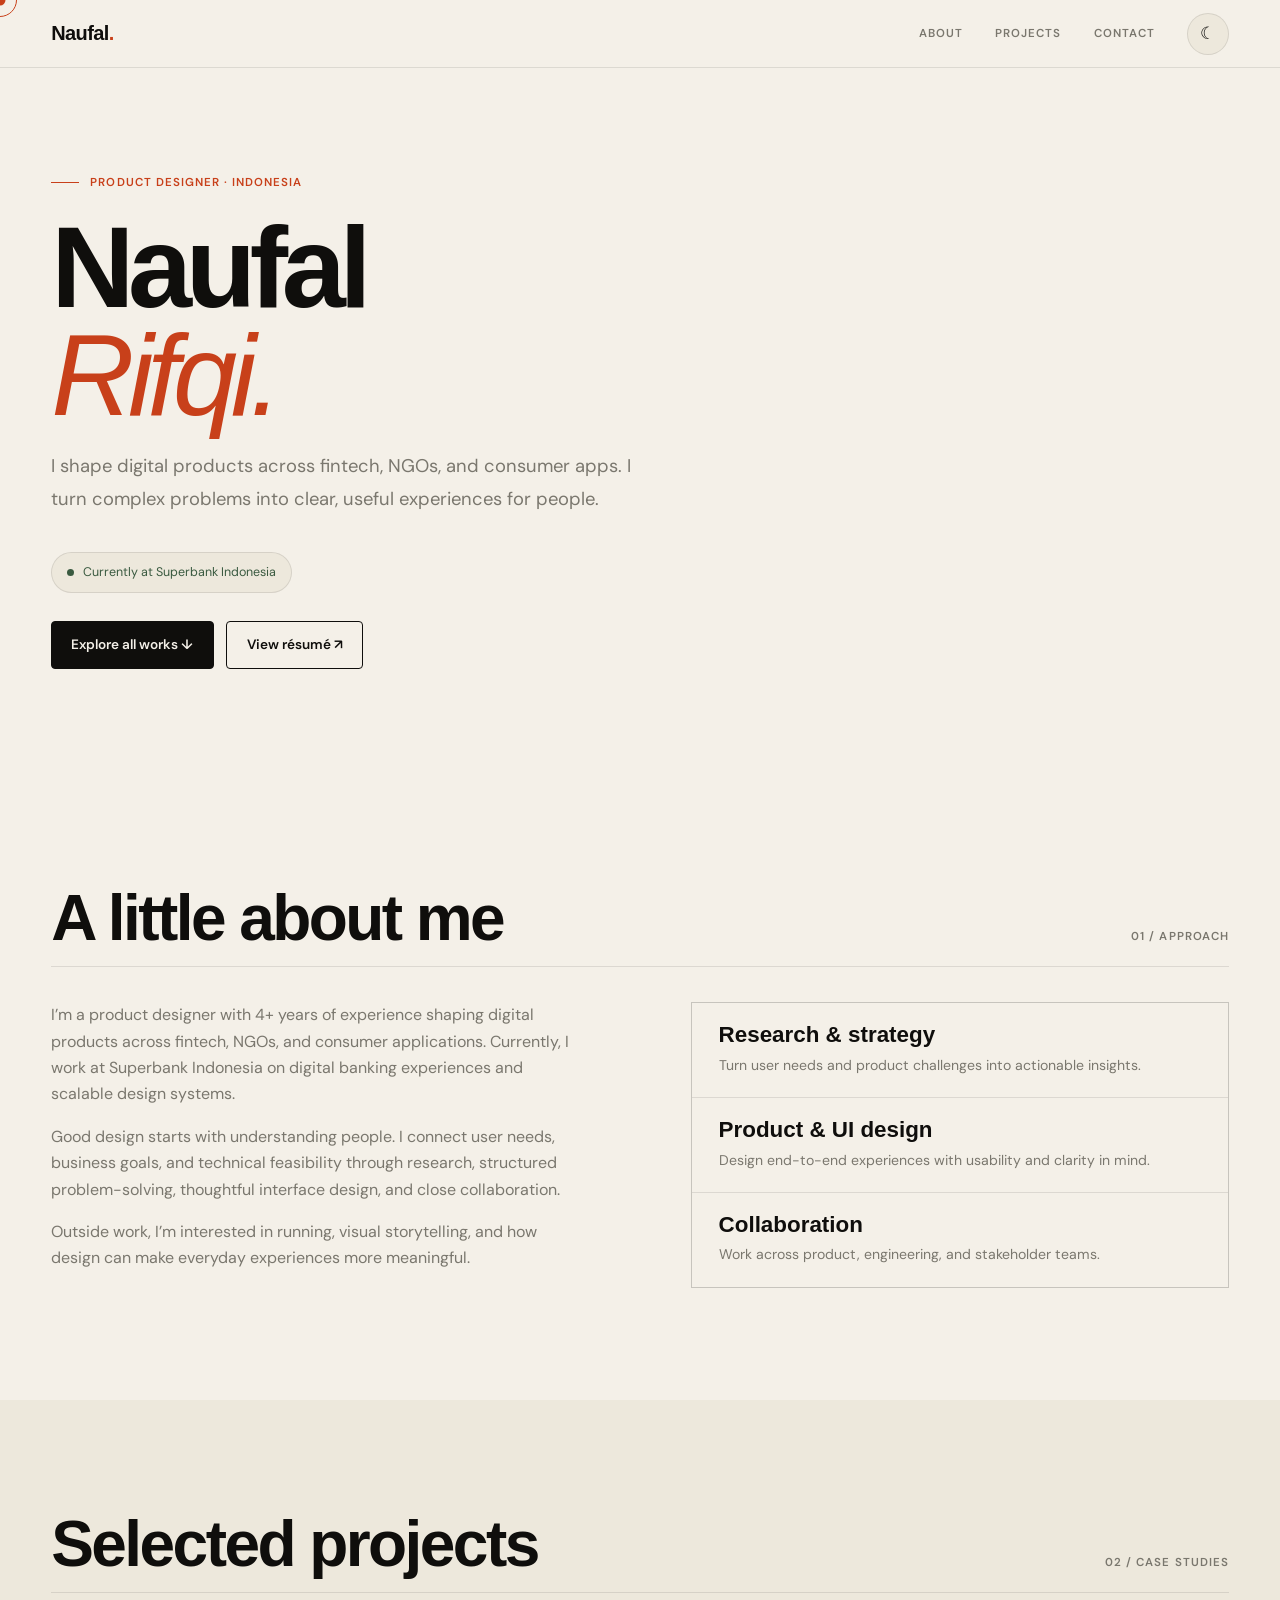
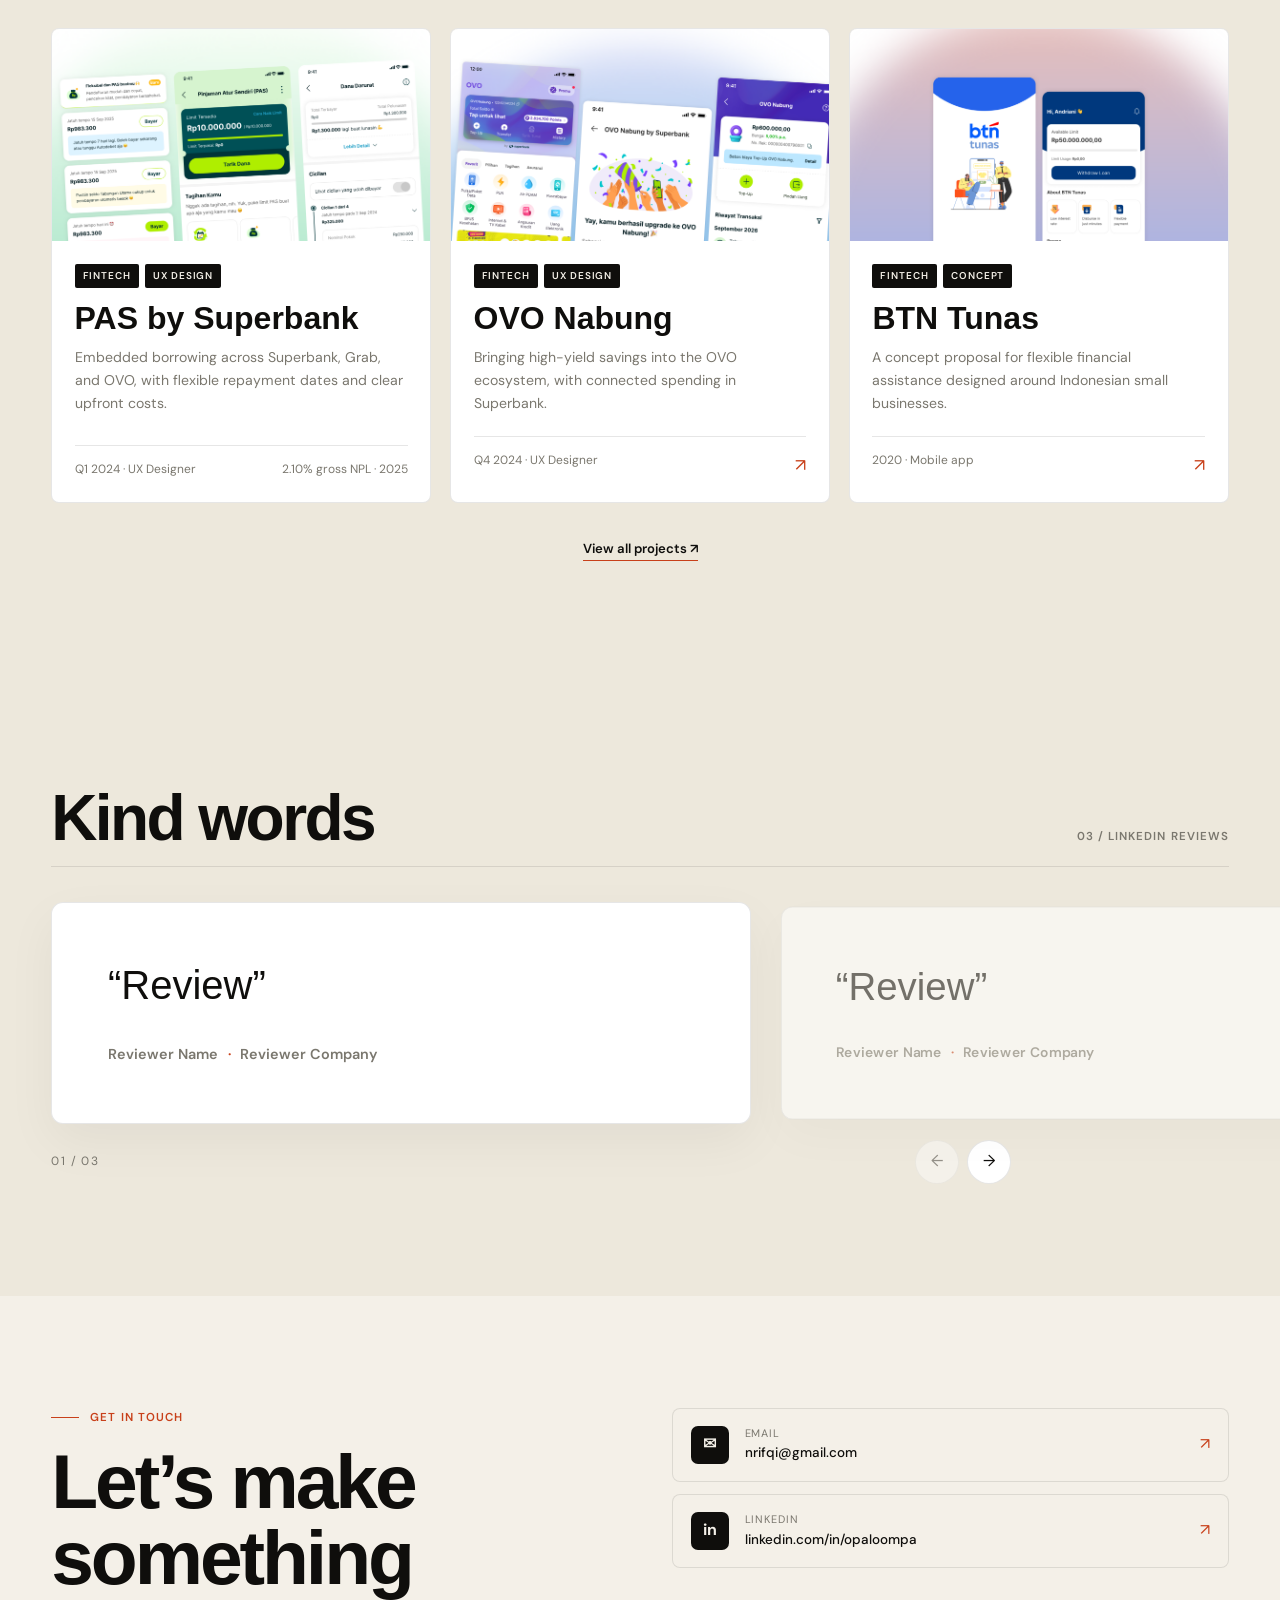
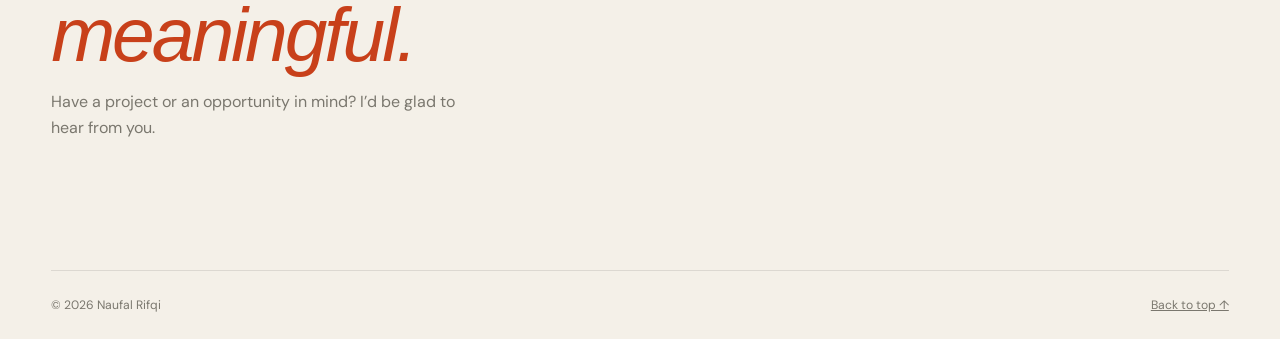
==== index.html @ 4ed3da8c "version 1 New version of personal portfolio web" ====
<!doctype html>
<html lang="en" data-theme="light">
<head>
  <meta charset="utf-8">
  <meta name="viewport" content="width=device-width, initial-scale=1">
  <meta name="description" content="Naufal Rifqi is a product designer in Indonesia shaping digital products across fintech, NGOs, and consumer apps.">
  <title>Naufal Rifqi — Product Designer</title>
  <link rel="preconnect" href="https://fonts.googleapis.com">
  <link rel="preconnect" href="https://fonts.gstatic.com" crossorigin>
  <link href="https://fonts.googleapis.com/css2?family=Open+Sans:ital,wght@0,300..800;1,300..800&family=DM+Sans:opsz,wght@9..40,300;9..40,400;9..40,500&display=swap" rel="stylesheet">
  <link rel="stylesheet" href="portfolio.css">
</head>
<body>
  <header class="topbar">
    <nav class="nav wrap" aria-label="Main navigation">
      <a class="logo" href="#home" aria-label="Naufal Rifqi home">Naufal<b>.</b></a>
      <div class="navlinks">
        <a href="#framework">About</a>
        <a href="#works">Projects</a>
        <a href="#contact">Contact</a>
        <button class="theme" id="themeToggle" type="button" aria-label="Switch to dark theme">☾</button>
        <button class="hamburger" id="hamburger" type="button" aria-label="Open menu" aria-expanded="false" aria-controls="mobileMenu"><span></span><span></span><span></span></button>
      </div>
    </nav>
  </header>

  <div class="mobile-menu" id="mobileMenu" aria-label="Mobile navigation">
    <a href="#framework">About</a>
    <a href="#works">Projects</a>
    <a href="#contact">Contact</a>
  </div>

  <main id="home">
    <section class="hero wrap">
      <div>
        <div class="eyebrow">Product designer · Indonesia</div>
        <h1>Naufal<br><em>Rifqi.</em></h1>
        <p class="lead">I shape digital products across fintech, NGOs, and consumer apps. I turn complex problems into clear, useful experiences for people.</p>
        <div class="availability"><i aria-hidden="true"></i>Currently at Superbank Indonesia</div>
        <div class="actions">
          <a class="button" href="#works">Explore all works ↓</a>
          <a class="button alt" href="https://drive.google.com/file/d/1dwVSzPaGD3O8yzA_kdMtYCm-_9rvapue/view?usp=drive_link" target="_blank" rel="noopener noreferrer">View résumé ↗</a>
        </div>
      </div>
    </section>

    <section class="section" id="framework">
      <div class="wrap">
        <div class="section-head">
          <h2>A little about me</h2>
          <span class="section-index">01 / Approach</span>
        </div>
        <div class="about-grid">
          <div class="about-copy reveal">
            <p>I’m a product designer with 4+ years of experience shaping digital products across fintech, NGOs, and consumer applications. Currently, I work at Superbank Indonesia on digital banking experiences and scalable design systems.</p>
            <p>Good design starts with understanding people. I connect user needs, business goals, and technical feasibility through research, structured problem-solving, thoughtful interface design, and close collaboration.</p>
            <p>Outside work, I’m interested in running, visual storytelling, and how design can make everyday experiences more meaningful.</p>
          </div>
          <div class="framework-list reveal" aria-label="My design framework">
            <article class="framework-item"><h3>Research &amp; strategy</h3><p>Turn user needs and product challenges into actionable insights.</p></article>
            <article class="framework-item"><h3>Product &amp; UI design</h3><p>Design end-to-end experiences with usability and clarity in mind.</p></article>
            <article class="framework-item"><h3>Collaboration</h3><p>Work across product, engineering, and stakeholder teams.</p></article>
          </div>
        </div>
      </div>
    </section>

    <section class="section alt-bg" id="works">
      <div class="wrap">
        <div class="section-head">
          <h2>Selected projects</h2>
          <span class="section-index">02 / Case studies</span>
        </div>
        <div class="projects">
          <a class="project reveal" href="PAS Cash by Superbank.html">
            <div class="project-art" aria-hidden="true"><img src="assets/Thumbnail_PAS-by-superbank.png" alt="" loading="lazy"></div>
            <div class="project-body"><div class="tags"><span class="tag">Fintech</span><span class="tag">UX design</span></div><h3>PAS by Superbank</h3><p>Embedded borrowing across Superbank, Grab, and OVO, with flexible repayment dates and clear upfront costs.</p><div class="project-foot"><span>Q1 2024 · UX Designer</span><span>2.10% gross NPL · 2025</span></div></div>
          </a>
          <a class="project reveal" href="OVO Nabung by Superbank.html">
            <div class="project-art" aria-hidden="true"><img src="assets/Thumbnail_OVO-Nabung.png" alt="" loading="lazy"></div>
            <div class="project-body"><div class="tags"><span class="tag">Fintech</span><span class="tag">UX design</span></div><h3>OVO Nabung</h3><p>Bringing high-yield savings into the OVO ecosystem, with connected spending in Superbank.</p><div class="project-foot"><span>Q4 2024 · UX Designer</span><span class="arrow">↗</span></div></div>
          </a>
          <a class="project reveal" href="BTN Tunas.html">
            <div class="project-art" aria-hidden="true"><img src="assets/Thumbnail_BTN-Tunas.png" alt="" loading="lazy"></div>
            <div class="project-body"><div class="tags"><span class="tag">Fintech</span><span class="tag">Concept</span></div><h3>BTN Tunas</h3><p>A concept proposal for flexible financial assistance designed around Indonesian small businesses.</p><div class="project-foot"><span>2020 · Mobile app</span><span class="arrow">↗</span></div></div>
          </a>
        </div>
        <p class="all-works"><a href="Works.html">View all projects ↗</a></p>
      </div>
    </section>

    <section class="section reviews-section" id="reviews" aria-label="LinkedIn reviews">
      <div class="wrap">
        <div class="section-head">
          <h2>Kind words</h2>
          <span class="section-index">03 / LinkedIn reviews</span>
        </div>
        <div class="review-slider" aria-roledescription="carousel">
          <div class="review-viewport" id="reviewViewport" aria-live="off">
            <div class="review-track" id="reviewTrack">
              <article class="review-card"><p>“Review”</p><div class="review-byline">Reviewer Name <span>·</span> Reviewer Company</div></article>
              <article class="review-card"><p>“Review”</p><div class="review-byline">Reviewer Name <span>·</span> Reviewer Company</div></article>
              <article class="review-card"><p>“Review”</p><div class="review-byline">Reviewer Name <span>·</span> Reviewer Company</div></article>
            </div>
          </div>
          <div class="review-controls">
            <span class="review-count" id="reviewCount">01 / 03</span>
            <div><button type="button" id="reviewPrev" aria-label="Previous review">←</button><button type="button" id="reviewNext" aria-label="Next review">→</button></div>
          </div>
        </div>
      </div>
    </section>

    <section class="section" id="contact">
      <div class="wrap contact-layout">
        <div class="contact-copy reveal">
          <div class="eyebrow">Get in touch</div>
          <h2>Let’s make something <em>meaningful.</em></h2>
          <p>Have a project or an opportunity in mind? I’d be glad to hear from you.</p>
        </div>
        <div class="social-links reveal">
          <a class="social-link" href="mailto:nrifqi@gmail.com"><span class="social-icon" aria-hidden="true">✉</span><span><small>Email</small><strong>nrifqi@gmail.com</strong></span><span class="social-arrow">↗</span></a>
          <a class="social-link" href="https://www.linkedin.com/in/opaloompa/" target="_blank" rel="noopener noreferrer"><span class="social-icon" aria-hidden="true">in</span><span><small>LinkedIn</small><strong>linkedin.com/in/opaloompa</strong></span><span class="social-arrow">↗</span></a>
        </div>
      </div>
    </section>
  </main>

  <div class="wrap"><footer class="footer"><span>© <span id="year"></span> Naufal Rifqi</span><a href="#home">Back to top ↑</a></footer></div>

  <script>
    const root = document.documentElement;
    const themeToggle = document.getElementById('themeToggle');
    const savedTheme = localStorage.getItem('portfolio-theme');
    if (savedTheme === 'dark' || savedTheme === 'light') root.dataset.theme = savedTheme;
    function syncThemeButton() {
      const dark = root.dataset.theme === 'dark';
      themeToggle.textContent = dark ? '☀' : '☾';
      themeToggle.setAttribute('aria-label', dark ? 'Switch to light theme' : 'Switch to dark theme');
    }
    syncThemeButton();
    themeToggle.addEventListener('click', () => {
      root.dataset.theme = root.dataset.theme === 'dark' ? 'light' : 'dark';
      localStorage.setItem('portfolio-theme', root.dataset.theme);
      syncThemeButton();
      themeToggle.classList.remove('is-switching');
      void themeToggle.offsetWidth;
      themeToggle.classList.add('is-switching');
      window.setTimeout(() => themeToggle.classList.remove('is-switching'), 600);
    });

    const menu = document.getElementById('mobileMenu');
    const hamburger = document.getElementById('hamburger');
    function closeMenu() {
      menu.classList.remove('open');
      hamburger.classList.remove('open');
      hamburger.setAttribute('aria-expanded', 'false');
      hamburger.setAttribute('aria-label', 'Open menu');
    }
    hamburger.addEventListener('click', () => {
      const open = !menu.classList.contains('open');
      menu.classList.toggle('open', open);
      hamburger.classList.toggle('open', open);
      hamburger.setAttribute('aria-expanded', String(open));
      hamburger.setAttribute('aria-label', open ? 'Close menu' : 'Open menu');
    });
    menu.querySelectorAll('a').forEach(link => link.addEventListener('click', closeMenu));
    document.addEventListener('keydown', event => { if (event.key === 'Escape') closeMenu(); });

    const revealObserver = new IntersectionObserver(entries => entries.forEach(entry => {
      if (entry.isIntersecting) {
        entry.target.classList.add('visible');
        revealObserver.unobserve(entry.target);
      }
    }), { threshold: .12 });
    document.querySelectorAll('.reveal').forEach(element => revealObserver.observe(element));
    document.getElementById('year').textContent = new Date().getFullYear();

    const reviewTrack = document.getElementById('reviewTrack');
    const reviewViewport = document.getElementById('reviewViewport');
    const reviewCards = [...reviewTrack.querySelectorAll('.review-card')];
    const reviewPrev = document.getElementById('reviewPrev');
    const reviewNext = document.getElementById('reviewNext');
    const reviewCount = document.getElementById('reviewCount');
    let activeReview = 0;

    function positionReviewTrack(animate = true) {
      const card = reviewCards[activeReview];
      if (!card) return;
      reviewTrack.classList.toggle('is-instant', !animate);
      reviewTrack.style.transform = 'translateX(' + (-card.offsetLeft) + 'px)';
      if (!animate) {
        void reviewTrack.offsetWidth;
        reviewTrack.classList.remove('is-instant');
      }
    }

    function updateReviewState() {
      reviewCards.forEach((card, index) => card.setAttribute('aria-hidden', String(index !== activeReview)));
      reviewCount.textContent = String(activeReview + 1).padStart(2, '0') + ' / ' + String(reviewCards.length).padStart(2, '0');
      reviewPrev.disabled = activeReview === 0;
      reviewNext.disabled = activeReview >= reviewCards.length - 1;
    }

    function moveReview(direction) {
      const nextIndex = activeReview + direction;
      if (nextIndex < 0 || nextIndex >= reviewCards.length) return false;
      activeReview = nextIndex;
      updateReviewState();
      positionReviewTrack();
      return true;
    }

    if (!reviewCards.length) {
      document.querySelector('.review-slider').hidden = true;
    } else {
      updateReviewState();
      positionReviewTrack(false);
    }

    let reviewTimer = null;
    function restartReviewTimer() {
      window.clearInterval(reviewTimer);
      reviewTimer = reviewCards.length > 1 && activeReview < reviewCards.length - 1
        ? window.setInterval(() => {
            if (moveReview(1) && activeReview === reviewCards.length - 1) {
              window.clearInterval(reviewTimer);
              reviewTimer = null;
            }
          }, 8000)
        : null;
    }

    reviewPrev.addEventListener('click', () => {
      if (moveReview(-1)) restartReviewTimer();
    });
    reviewNext.addEventListener('click', () => {
      if (moveReview(1)) restartReviewTimer();
    });

    let pointerStartX = null;
    let dragStartTranslate = 0;
    let dragDelta = 0;
    reviewViewport.addEventListener('pointerdown', event => {
      if (reviewCards.length < 2 || event.button !== 0 || event.target.closest('button')) return;
      pointerStartX = event.clientX;
      dragDelta = 0;
      dragStartTranslate = -reviewCards[activeReview].offsetLeft;
      reviewTrack.classList.add('is-dragging');
      reviewViewport.classList.add('is-dragging');
      window.clearInterval(reviewTimer);
      reviewViewport.setPointerCapture(event.pointerId);
    });
    reviewViewport.addEventListener('pointermove', event => {
      if (pointerStartX === null) return;
      dragDelta = event.clientX - pointerStartX;
      if (Math.abs(dragDelta) > 8) event.preventDefault();
      reviewTrack.style.transform = 'translateX(' + (dragStartTranslate + dragDelta) + 'px)';
    });
    function finishReviewDrag() {
      if (pointerStartX === null) return;
      reviewTrack.classList.remove('is-dragging');
      reviewViewport.classList.remove('is-dragging');
      const direction = Math.abs(dragDelta) > 55 ? (dragDelta < 0 ? 1 : -1) : 0;
      pointerStartX = null;
      if (!direction || !moveReview(direction)) positionReviewTrack();
      restartReviewTimer();
    }
    reviewViewport.addEventListener('pointerup', finishReviewDrag);
    reviewViewport.addEventListener('pointercancel', finishReviewDrag);

    let wheelIdleTimer = null;
    let wheelLocked = false;
    reviewViewport.addEventListener('wheel', event => {
      const direction = event.deltaX > 0 ? 1 : -1;
      if (Math.abs(event.deltaX) <= Math.abs(event.deltaY) || Math.abs(event.deltaX) < 30) return;
      if ((direction < 0 && activeReview === 0) || (direction > 0 && activeReview === reviewCards.length - 1)) return;
      event.preventDefault();
      window.clearTimeout(wheelIdleTimer);
      wheelIdleTimer = window.setTimeout(() => { wheelLocked = false; }, 600);
      if (wheelLocked) return;
      wheelLocked = true;
      if (moveReview(direction)) restartReviewTimer();
    }, { passive: false });

    window.addEventListener('resize', () => positionReviewTrack(false));
    restartReviewTimer();

    const cursor = document.createElement('div');
    const cursorRing = document.createElement('div');
    cursor.id = 'cursor';
    cursorRing.id = 'cursor-ring';
    document.body.append(cursor, cursorRing);
    let mouseX = 0, mouseY = 0, ringX = 0, ringY = 0;
    document.addEventListener('mousemove', event => {
      mouseX = event.clientX; mouseY = event.clientY;
      cursor.style.left = `${mouseX}px`; cursor.style.top = `${mouseY}px`;
    });
    function followCursor() {
      ringX += (mouseX - ringX) * .12; ringY += (mouseY - ringY) * .12;
      cursorRing.style.left = `${ringX}px`; cursorRing.style.top = `${ringY}px`;
      requestAnimationFrame(followCursor);
    }
    followCursor();
    document.querySelectorAll('a,button').forEach(element => {
      element.addEventListener('mouseenter', () => document.body.classList.add('cursor-hover'));
      element.addEventListener('mouseleave', () => document.body.classList.remove('cursor-hover'));
    });
  </script>
</body>
</html>
---- portfolio.css ----
:root {
  --ink: #0f0e0c;
  --paper: #f4f0e8;
  --cream: #ede8dc;
  --accent: #c8401a;
  --forest: #3a5a40;
  --muted: #7a776e;
  --card: #fff;
  --border: rgba(15, 14, 12, .1);
  --serif: 'Google Sans', -apple-system, BlinkMacSystemFont, 'Segoe UI', Roboto, sans-serif;
  --sans: 'DM Sans', sans-serif;
  --primary-font: var(--serif);
  --secondary-font: var(--sans);
  --nav-h: 68px;
  color-scheme: light;
}

[data-theme=dark] {
  --ink: #f0ede6;
  --paper: #141210;
  --cream: #1e1c19;
  --muted: #9a9690;
  --card: #1e1c19;
  --border: rgba(240, 237, 230, .1);
  color-scheme: dark;
}

* {
  box-sizing: border-box;
}

html {
  scroll-behavior: smooth;
  scroll-padding-top: calc(var(--nav-h) + 20px);
}

body {
  margin: 0;
  padding-top: var(--nav-h);
  background: var(--paper);
  color: var(--ink);
  font-family: var(--sans);
  font-weight: 400;
  line-height: 1.65;
  transition: background .25s, color .25s;
  animation: pageEnter .35s ease both;
}

@keyframes pageEnter {
  from { opacity: 0; }
  to { opacity: 1; }
}

a {
  color: inherit;
}

button {
  font: inherit;
  color: inherit;
}

button:focus-visible, a:focus-visible {
  outline: 3px solid var(--accent);
  outline-offset: 4px;
}

.wrap {
  width: min(1200px, 92vw);
  margin: auto;
}

/* Header & Topbar Navigation */
.topbar {
  height: var(--nav-h);
  position: fixed;
  inset: 0 0 auto;
  z-index: 1100;
  background: color-mix(in srgb, var(--paper) 92%, transparent);
  backdrop-filter: blur(14px);
  border-bottom: 1px solid var(--border);
}

.nav {
  height: 100%;
  display: flex;
  justify-content: space-between;
  align-items: center;
}

.logo {
  font: 700 1.25rem var(--serif);
  text-decoration: none;
  letter-spacing: -.03em;
}

.logo b {
  color: var(--accent);
  font-weight: 700;
}

.navlinks {
  display: flex;
  gap: 2rem;
  align-items: center;
}

.navlinks a, .eyebrow, .meta-label, .section-index, .tag {
  font-size: .72rem;
  font-weight: 600;
  letter-spacing: .09em;
  text-transform: uppercase;
}

.navlinks a {
  text-decoration: none;
  color: var(--muted);
  transition: color .2s;
}

.navlinks a:hover {
  color: var(--accent);
}

.theme {
  width: 42px;
  height: 42px;
  border: 1px solid var(--border);
  background: var(--cream);
  border-radius: 50%;
  cursor: pointer;
  font-size: 1.05rem;
  transition: transform .3s ease, background-color .3s ease, color .3s ease, border-color .3s ease;
}
.theme:hover { transform: rotate(14deg) scale(1.06); }
.theme:active { transform: rotate(-12deg) scale(.92); }
.theme.is-switching { animation: theme-switch .55s cubic-bezier(.2,.75,.25,1); }
@keyframes theme-switch {
  0% { transform: rotate(0) scale(1); }
  45% { transform: rotate(190deg) scale(1.16); }
  100% { transform: rotate(360deg) scale(1); }
}

.mobile-menu {
  display: none;
  position: fixed;
  z-index: 1050;
  top: var(--nav-h);
  inset-inline: 0;
  bottom: 0;
  background: var(--paper);
  flex-direction: column;
  justify-content: center;
  align-items: center;
  gap: 2rem;
}

.mobile-menu a {
  font: 700 2.2rem var(--serif);
  text-decoration: none;
}

.mobile-menu.open {
  display: flex;
  animation: appear .25s ease;
}

.hamburger {
  display: none;
  background: none;
  border: 0;
  padding: .5rem;
  cursor: pointer;
}

.hamburger span {
  display: block;
  width: 22px;
  height: 2px;
  margin: 4px 0;
  background: var(--ink);
  transition: .25s;
}

.hamburger.open span:first-child {
  transform: translateY(6px) rotate(45deg);
}

.hamburger.open span:nth-child(2) {
  opacity: 0;
}

.hamburger.open span:last-child {
  transform: translateY(-6px) rotate(-45deg);
}

/* Hero Section */
.hero {
  min-height: calc(86vh - var(--nav-h));
  display: grid;
  grid-template-columns: 1fr;
  align-items: center;
  padding: 5.5rem 0;
}

.hero > div:first-child {
  max-width: 800px;
}

.eyebrow {
  color: var(--accent);
  display: flex;
  gap: .7rem;
  align-items: center;
}

.eyebrow:before {
  content: '';
  height: 1px;
  width: 28px;
  background: currentColor;
}

.hero h1 {
  font: 700 clamp(4rem, 9vw, 8.4rem)/.94 var(--serif);
  letter-spacing: -.055em;
  margin: 1.3rem 0;
}

.hero h1 em {
  color: var(--accent);
  font-style: italic;
  font-weight: 400;
}

.lead {
  max-width: 580px;
  font-size: clamp(1rem, 1.5vw, 1.15rem);
  line-height: 1.8;
  color: var(--muted);
}

.availability {
  display: inline-flex;
  align-items: center;
  gap: .6rem;
  border: 1px solid var(--border);
  background: var(--cream);
  border-radius: 99px;
  padding: .55rem .9rem;
  font-size: .78rem;
  color: var(--forest);
  margin: 1.1rem 0 1.8rem;
}

.availability i {
  width: 7px;
  height: 7px;
  border-radius: 50%;
  background: var(--forest);
  box-shadow: 0 0 0 0 rgba(58, 90, 64, .38);
  animation: availability-pulse 1.8s ease-out infinite;
}

@keyframes availability-pulse {
  0% { box-shadow: 0 0 0 0 rgba(58, 90, 64, .38); opacity: 1; }
  70% { box-shadow: 0 0 0 7px rgba(58, 90, 64, 0); opacity: .88; }
  100% { box-shadow: 0 0 0 0 rgba(58, 90, 64, 0); opacity: 1; }
}

.actions {
  display: flex;
  gap: .8rem;
  flex-wrap: wrap;
}

.button {
  display: inline-flex;
  align-items: center;
  justify-content: center;
  min-height: 46px;
  padding: .72rem 1.2rem;
  border: 1px solid var(--ink);
  border-radius: 4px;
  background: var(--ink);
  color: var(--paper);
  text-decoration: none;
  font-size: .85rem;
  font-weight: 600;
  transition: .2s;
}

.button:hover {
  background: var(--accent);
  border-color: var(--accent);
  transform: translateY(-2px);
}

.button.alt {
  background: transparent;
  color: var(--ink);
}

.button.alt:hover {
  color: var(--accent);
  border-color: var(--accent);
}

.hero-art {
  min-height: 420px;
  position: relative;
  display: grid;
  place-items: center;
  animation: float-in .8s ease both;
}

@keyframes float-in {
  from { opacity: 0; transform: translateY(18px); }
  to { opacity: 1; transform: translateY(0); }
}

.orbit {
  position: absolute;
  width: min(34vw, 390px);
  aspect-ratio: 1;
  border: 1px solid var(--border);
  border-radius: 50%;
}

.orbit:before, .orbit:after {
  content: '';
  position: absolute;
  border: 1px solid var(--border);
  border-radius: 50%;
  inset: 12%;
}

.orbit:after {
  inset: 25%;
}

.art-card {
  position: relative;
  width: min(82%, 340px);
  aspect-ratio: 4/5;
  background: var(--cream);
  border: 1px solid var(--border);
  border-radius: 12px;
  display: flex;
  flex-direction: column;
  justify-content: space-between;
  padding: 1.5rem;
  overflow: hidden;
  box-shadow: 0 8px 32px rgba(0, 0, 0, .08);
  animation: float 6s ease-in-out 1s infinite;
}

@keyframes float {
  0%, 100% { transform: translateY(0) rotate(-1deg); }
  50% { transform: translateY(-8px) rotate(1deg); }
}

.art-card:before {
  content: '';
  position: absolute;
  width: 75%;
  aspect-ratio: 1;
  right: -14%;
  top: 12%;
  border-radius: 50%;
  background: var(--accent);
  opacity: .92;
}

.art-card:after {
  content: '';
  position: absolute;
  width: 52%;
  aspect-ratio: 1;
  right: 20%;
  top: 30%;
  border-radius: 50%;
  background: var(--forest);
  mix-blend-mode: multiply;
  opacity: .85;
}

.art-top, .art-bottom {
  z-index: 1;
  position: relative;
}

.art-top {
  font-size: .7rem;
  letter-spacing: .13em;
  text-transform: uppercase;
}

.art-bottom {
  font: 700 clamp(2rem, 4vw, 3.5rem)/.95 var(--serif);
  max-width: 220px;
}

.art-bottom em {
  color: var(--accent);
  font-style: italic;
  font-weight: 400;
}

/* Sections & Typography */
.section {
  padding: clamp(4rem, 9vw, 7rem) 0;
}

.section.alt-bg {
  background: var(--cream);
}

.section-head {
  display: flex;
  align-items: baseline;
  border-bottom: 1px solid var(--border);
  padding-bottom: 1rem;
  margin-bottom: 2.2rem;
  gap: 1rem;
}

.section-head h2 {
  font: 700 clamp(2.2rem, 5vw, 4rem)/1 var(--serif);
  letter-spacing: -.04em;
  margin: 0;
}

.section-index {
  color: var(--muted);
  margin-left: auto;
}

/* About & Framework Layout */
.about-grid {
  display: grid;
  grid-template-columns: 1fr 1fr;
  gap: 8vw;
}

.about-copy {
  max-width: 650px;
  color: var(--muted);
}

.about-copy p {
  margin-top: 0;
}

.framework-list {
  display: grid;
  gap: 1px;
  background: var(--border);
  border: 1px solid var(--border);
}

.framework-item {
  position: relative;
  overflow: hidden;
  background: var(--paper);
  padding: 1.2rem 1.5rem 1.25rem 1.65rem;
  transition: background .25s;
}

.framework-item::before {
  content: "";
  position: absolute;
  top: 0;
  left: 0;
  width: 3px;
  height: 0;
  background: var(--accent);
  transition: height .35s ease;
}

.framework-item:hover::before, .framework-item:focus-within::before {
  height: 100%;
}

.framework-item:hover {
  background: var(--card);
}

.framework-item h3 {
  font: 700 1.4rem/1.15 var(--serif);
  margin: 0 0 .35rem;
}

.framework-item p {
  font-size: .88rem;
  color: var(--muted);
  margin: 0;
}

/* Framework Grid Component */
#framework .framework-grid {
  display: grid;
  grid-template-columns: repeat(4, minmax(0, 1fr));
  gap: 1px;
  background: var(--border);
  border: 1px solid var(--border);
}

#framework .skill {
  position: relative;
  overflow: hidden;
  background: var(--paper);
  padding: 1.7rem 1.4rem;
  min-width: 0;
  transition: background .25s, transform .25s;
}

#framework .skill::before {
  content: "";
  position: absolute;
  top: 0;
  left: 0;
  width: 3px;
  height: 0;
  background: var(--accent);
  transition: height .35s ease;
}

#framework .skill:hover::before, #framework .skill:focus-within::before {
  height: 100%;
}

#framework .skill-icon {
  display: block;
  font-size: 1.55rem;
  margin-bottom: 1rem;
}

#framework .skill h3 {
  font: 700 1.4rem/1.1 var(--serif);
  margin: 0 0 .65rem;
}

#framework .skill p {
  font-size: .84rem;
  line-height: 1.65;
  color: var(--muted);
  margin: 0;
}

#framework .skill-tags {
  display: flex;
  flex-wrap: wrap;
  gap: .38rem;
  margin-top: 1.2rem;
}

#framework .skill-tags span {
  font-size: .62rem;
  line-height: 1.3;
  font-weight: 600;
  letter-spacing: .045em;
  text-transform: uppercase;
  border: 1px solid var(--border);
  border-radius: 2px;
  padding: .27rem .42rem;
  color: var(--muted);
}

/* Works & Project Cards */
.projects {
  display: grid;
  grid-template-columns: repeat(3, minmax(0, 1fr));
  gap: 1.2rem;
}

.projects .project {
  grid-column: auto;
  min-width: 0;
  height: 100%;
  position: relative;
  display: flex;
  flex-direction: column;
  border: 1px solid var(--border);
  border-radius: 8px;
  overflow: hidden;
  background: var(--card);
  text-decoration: none;
  transition: transform .45s cubic-bezier(.2, .7, .25, 1), border-color .25s;
}

.projects .project:hover,
.projects .project:focus-visible,
.projects .project.reveal:hover,
.projects .project.reveal:focus-visible {
  transform: scale(1.1) rotate(-1deg);
  transform-origin: center;
  z-index: 20;
  border-color: var(--accent);
}

.projects .project-art {
  aspect-ratio: 16/9;
  position: relative;
  overflow: hidden;
  display: flex;
  align-items: center;
  justify-content: center;
  background: var(--cream);
  color: rgba(15, 14, 12, .88);
}

.projects .project-art img {
  position: absolute;
  inset: 0;
  width: 100%;
  height: 100%;
  display: block;
  object-fit: cover;
}

.project-body {
  padding: 1.4rem;
  display: flex;
  flex-direction: column;
  flex: 1;
}

.tags {
  display: flex;
  gap: .4rem;
  flex-wrap: wrap;
  margin-bottom: .8rem;
}

.tag {
  font-size: .62rem;
  background: var(--ink);
  color: var(--paper);
  padding: .25rem .5rem;
  border-radius: 2px;
}

.project h3 {
  font: 700 clamp(1.4rem, 2.5vw, 2rem)/1.1 var(--serif);
  margin: 0 0 .6rem;
}

.project p {
  color: var(--muted);
  font-size: .88rem;
  margin: 0 0 1.3rem;
  max-width: 560px;
}

.project-foot {
  border-top: 1px solid var(--border);
  padding-top: .85rem;
  margin-top: auto;
  display: flex;
  justify-content: space-between;
  color: var(--muted);
  font-size: .75rem;
}

.arrow {
  color: var(--accent);
  font-size: 1.1rem;
}

.all-works {
  text-align: center;
  margin: 2rem 0 0;
}

.all-works a {
  font-size: .82rem;
  font-weight: 600;
  text-decoration: none;
  border-bottom: 1px solid var(--accent);
  padding-bottom: .2rem;
}

.all-works a:hover {
  color: var(--accent);
}

/* Contact Section */
.contact-layout {
  display: grid;
  grid-template-columns: 1fr 1fr;
  gap: 5vw;
  align-items: start;
}

.contact-copy h2 {
  font: 700 clamp(2.5rem, 6vw, 5rem)/1 var(--serif);
  letter-spacing: -.04em;
  margin: 1rem 0;
}

.contact-copy h2 em {
  color: var(--accent);
  font-style: italic;
  font-weight: 300;
}

.contact-copy p {
  color: var(--muted);
  max-width: 440px;
}

.social-links {
  display: grid;
  gap: .75rem;
}

.social-link {
  display: flex;
  align-items: center;
  gap: 1rem;
  padding: 1rem 1.1rem;
  background: var(--paper);
  border: 1px solid var(--border);
  border-radius: 8px;
  text-decoration: none;
  transition: transform .2s, border-color .2s, background .2s;
}

.social-link:hover {
  transform: translateX(4px);
  border-color: var(--accent);
  background: var(--card);
}

.social-icon {
  width: 38px;
  height: 38px;
  flex: 0 0 38px;
  display: grid;
  place-items: center;
  border-radius: 7px;
  background: var(--ink);
  color: var(--paper);
  font-weight: 700;
}

.social-link small, .social-link strong {
  display: block;
}

.social-link small {
  font-size: .68rem;
  letter-spacing: .08em;
  text-transform: uppercase;
  color: var(--muted);
}

.social-link strong {
  font-size: .84rem;
  font-weight: 500;
  overflow-wrap: anywhere;
}

.social-arrow {
  margin-left: auto;
  color: var(--accent);
}

/* Footer */
.footer {
  border-top: 1px solid var(--border);
  padding: 1.5rem 0;
  color: var(--muted);
  font-size: .76rem;
  display: flex;
  justify-content: space-between;
  gap: 1rem;
}

/* Motion & Animation Utilities */
.reveal {
  opacity: 0;
  transform: translateY(24px);
  transition: opacity .65s ease, transform .65s ease;
}

.reveal.visible {
  opacity: 1;
  transform: none;
}

@keyframes appear {
  from { opacity: 0; transform: translateY(8px); }
  to { opacity: 1; transform: none; }
}

/* Case Study Pages */
.case-page > .back {
  display: inline-block;
  margin-bottom: 32px;
}

.back {
  border: 0;
  background: none;
  padding: .3rem 0;
  color: var(--muted);
  cursor: pointer;
  text-transform: uppercase;
  letter-spacing: .08em;
  font-size: .72rem;
  font-weight: 600;
}

.back:hover {
  color: var(--accent);
}

.case-head {
  border-bottom: 1px solid var(--border);
  padding-bottom: 2.2rem;
}

.case-head h1 {
  font: 700 clamp(2.8rem, 7vw, 6.2rem)/.98 var(--serif);
  letter-spacing: -.045em;
  max-width: 950px;
  margin: .75rem 0 1rem;
}

.case-intro {
  max-width: 720px;
  color: var(--muted);
  font-size: 1.08rem;
}

.project-note {
  max-width: 760px;
  margin: .9rem 0 .5rem;
  padding-left: .85rem;
  border-left: 2px solid var(--accent);
  font-size: .9rem;
  color: var(--muted);
}

.meta {
  display: flex;
  gap: 2.2rem;
  flex-wrap: wrap;
  margin-top: 2rem;
}

.meta-item {
  max-width: 300px;
}

.meta-label {
  font-size: .63rem;
  color: var(--muted);
  display: block;
}

.meta-value {
  font-size: .83rem;
  font-weight: 500;
}

.case-cover {
  min-height: 260px;
  margin: 2rem 0;
  background: var(--cream);
  border: 1px solid var(--border);
  border-radius: 10px;
  display: grid;
  place-items: center;
  overflow: hidden;
  position: relative;
}

.case-cover img {
  position: absolute;
  inset: 0;
  width: 100%;
  height: 100%;
  display: block;
  object-fit: cover;
  z-index: 2;
}

.case-content {
  max-width: 780px;
  margin: 3rem auto 5rem;
}

.case-content section {
  padding: 0 0 2.3rem;
}

.case-content h2 {
  font: 700 clamp(1.8rem, 4vw, 2.7rem)/1.1 var(--serif);
  letter-spacing: -.025em;
  margin: 0 0 .85rem;
}

.case-content p, .case-content li {
  color: var(--muted);
}

.case-content ul {
  padding-left: 1.2rem;
}

.case-gallery {
  display: grid;
  grid-template-columns: 1fr;
  gap: .8rem;
  margin: 1.4rem 0 0;
}

.case-visual {
  min-width: 0;
  margin: 0;
  padding: .6rem;
  overflow: hidden;
  background: var(--cream);
  border: 1px solid var(--border);
  border-radius: 10px;
}

.case-visual img {
  display: block;
  width: 100%;
  height: auto;
  object-fit: contain;
  cursor: zoom-in;
}

.case-visual.is-enlarged {
  position: fixed;
  inset: 4vh 4vw;
  z-index: 1600;
  display: grid;
  grid-template-rows: minmax(0, 1fr) auto;
  place-items: center;
  padding: 3.5rem 1rem 1rem;
  overflow: auto;
  background: var(--paper);
  box-shadow: 0 16px 64px rgba(0, 0, 0, .35);
}

.case-visual.is-enlarged img {
  width: auto;
  max-width: 100%;
  max-height: 78vh;
  cursor: zoom-out;
}

.image-enlarger-close {
  position: absolute;
  top: 1rem;
  right: 1rem;
  width: 46px;
  height: 46px;
  border: 1px solid rgba(255,255,255,.55);
  border-radius: 50%;
  background: rgba(20,18,16,.8);
  color: #fff;
  font-size: 1.6rem;
  cursor: pointer;
}

@media (max-width: 680px) {
  .case-visual.is-enlarged { inset: 2vh 2vw; padding-inline: .6rem; }
  .case-visual.is-enlarged img { max-height: 76vh; }
}

.reviews-section { overflow-x: clip; background: var(--cream); }
.review-slider { max-width: 960px; margin: 2rem 0 0; }
.review-viewport { width: 100%; overflow: visible; cursor: grab; touch-action: pan-y; }
.review-viewport.is-dragging { cursor: grabbing; }
.review-track { position: relative; display: flex; gap: 1rem; width: max-content; will-change: transform; transition: transform 1.4s cubic-bezier(.16,1,.3,1); }
.review-track.is-instant { transition: none !important; }
.review-track.is-dragging { transition: transform .08s linear; }
.review-card {
  flex: 0 0 min(78vw, 700px);
  min-height: 220px;
  padding: clamp(1.5rem, 5vw, 3.5rem);
  border: 1px solid var(--border);
  border-radius: 12px;
  background: var(--card);
  box-shadow: 0 18px 50px rgba(15, 14, 12, .05);
  transition: opacity .35s ease, transform .35s ease;
}
.review-card[aria-hidden="true"] { opacity: .55; transform: scale(.96); }
.review-card p { margin: 0 0 2rem; font: 400 clamp(1.5rem, 4vw, 2.5rem)/1.3 var(--serif); }
.review-byline { color: var(--muted); font-size: .9rem; font-weight: 600; }
.review-byline span { padding: 0 .35rem; color: var(--accent); }
.review-controls { display: flex; align-items: center; justify-content: space-between; margin-top: 1rem; }
.review-count { color: var(--muted); font-size: .75rem; letter-spacing: .12em; }
.review-controls button { width: 44px; height: 44px; margin-left: .5rem; border: 1px solid var(--border); border-radius: 50%; background: var(--card); cursor: pointer; }
.review-controls button { transition: transform .2s ease, opacity .2s ease; }
.review-controls button:hover:not(:disabled) { transform: translateY(-2px); }
.review-controls button:disabled { opacity: .4; cursor: not-allowed; }

.case-visual figcaption {
  padding: .55rem .35rem .1rem;
  color: var(--muted);
  font-size: .72rem;
}

@media (max-width: 680px) {
  .case-visual img {
    max-height: 520px;
  }
}

.callout {
  border-left: 3px solid var(--accent);
  background: var(--cream);
  padding: 1rem 1.25rem;
  margin: 1.3rem 0;
  color: var(--ink);
}

.stats {
  display: grid;
  grid-template-columns: repeat(3, 1fr);
  gap: .8rem;
  margin: 1.4rem 0;
}

.stat {
  background: var(--cream);
  border: 1px solid var(--border);
  border-radius: 7px;
  padding: 1.2rem;
}

.stat strong {
  font: 700 clamp(1.7rem, 4vw, 2.6rem)/1 var(--serif);
  color: var(--accent);
  display: block;
}

.stat span {
  font-size: .73rem;
  color: var(--muted);
  display: block;
  margin-top: .55rem;
}

.next {
  display: flex;
  justify-content: space-between;
  border-top: 1px solid var(--border);
  padding: 1.4rem 0 2rem;
}

.next button {
  border: 0;
  background: none;
  text-align: left;
  cursor: pointer;
}

.next button:hover {
  color: var(--accent);
}

.next small {
  display: block;
  color: var(--muted);
  text-transform: uppercase;
  letter-spacing: .08em;
}

.next strong {
  font: 700 1.5rem var(--serif);
}

/* Custom Pointer Styles */
@media (min-width: 768px) {
  body {
    cursor: none;
  }
  #cursor, #cursor-ring {
    display: block;
    pointer-events: none;
    position: fixed;
    top: 0;
    left: 0;
    z-index: 1200;
    border-radius: 50%;
    transform: translate(-50%, -50%);
  }
  #cursor {
    width: 11px;
    height: 11px;
    background: var(--accent);
    transition: width .2s, height .2s;
  }
  #cursor-ring {
    width: 34px;
    height: 34px;
    border: 1px solid var(--accent);
    transition: width .25s, height .25s, opacity .25s;
  }
  body.cursor-hover #cursor {
    width: 17px;
    height: 17px;
  }
  body.cursor-hover #cursor-ring {
    width: 48px;
    height: 48px;
    opacity: .55;
  }
}

/* Responsive Breakpoints */
@media (max-width: 900px) {
  #framework .framework-grid {
    grid-template-columns: repeat(2, minmax(0, 1fr));
  }
}

@media (max-width: 800px) {
  :root {
    --nav-h: 60px;
  }
  .hero {
    grid-template-columns: 1fr;
    min-height: auto;
    padding: 5rem 0 3rem;
  }
  .hero-art {
    min-height: 300px;
  }
  .orbit {
    width: min(68vw, 330px);
  }
  .about-grid {
    grid-template-columns: 1fr;
    gap: 2rem;
  }
  .contact-layout {
    grid-template-columns: 1fr;
    gap: 2rem;
  }
  .framework-list {
    grid-template-columns: 1fr 1fr;
  }
  .projects {
    grid-template-columns: repeat(2, minmax(0, 1fr));
  }
  .case-content {
    margin-top: 2.2rem;
  }
}

@media (max-width: 767px) {
  body {
    cursor: auto;
  }
  .hamburger {
    display: block;
  }
  .navlinks a {
    display: none;
  }
  .navlinks {
    gap: .8rem;
  }
  #cursor, #cursor-ring {
    display: none;
  }
  .hero-art, .art-card {
    animation: none;
  }
  .actions {
    display: flex;
    flex-direction: column;
    align-items: stretch;
    width: 100%;
  }
  .actions .button {
    width: 100%;
    justify-content: center;
  }
}

@media (max-width: 560px) {
  .navlinks {
    gap: .9rem;
  }
  .navlinks a {
    font-size: .62rem;
  }
  .navlinks a:nth-child(2) {
    display: none;
  }
  .theme {
    width: 36px;
    height: 36px;
  }
  .hero h1 {
    font-size: clamp(3.8rem, 18vw, 6rem);
  }
  .hero-art {
    min-height: 260px;
  }
  .projects {
    grid-template-columns: 1fr;
  }
  .section-head {
    margin-bottom: 1.5rem;
  }
  .section-index {
    font-size: .6rem;
  }
  .stats {
    grid-template-columns: 1fr;
  }
  .meta {
    gap: 1rem;
  }
  .meta-item {
    width: 100%;
  }
  .footer {
    flex-direction: column;
  }
  .case-cover {
    min-height: 190px;
  }
  #framework .framework-grid, .framework-list {
    grid-template-columns: 1fr;
  }
  .framework-item {
    padding: 1.1rem 1rem 1.1rem 1.25rem;
  }
}

/* Reduced Motion Preferences */
@media (prefers-reduced-motion: reduce) {
  *, *::before, *::after {
    scroll-behavior: auto !important;
    animation-duration: .01ms !important;
    transition-duration: .01ms !important;
  }
  body {
    animation: none;
  }
  .reveal {
    opacity: 1;
    transform: none;
    transition: none;
  }
  .art-card, .hero-art, .availability i {
    animation: none !important;
    box-shadow: none;
  }
  .projects .project.reveal {
    transition: border-color .2s;
  }
  .projects .project.reveal:hover, .projects .project.reveal:focus-visible {
    transform: none;
  }
  .review-track { transition-duration: 1.4s !important; }
  .theme.is-switching { animation-duration: .55s !important; }
}
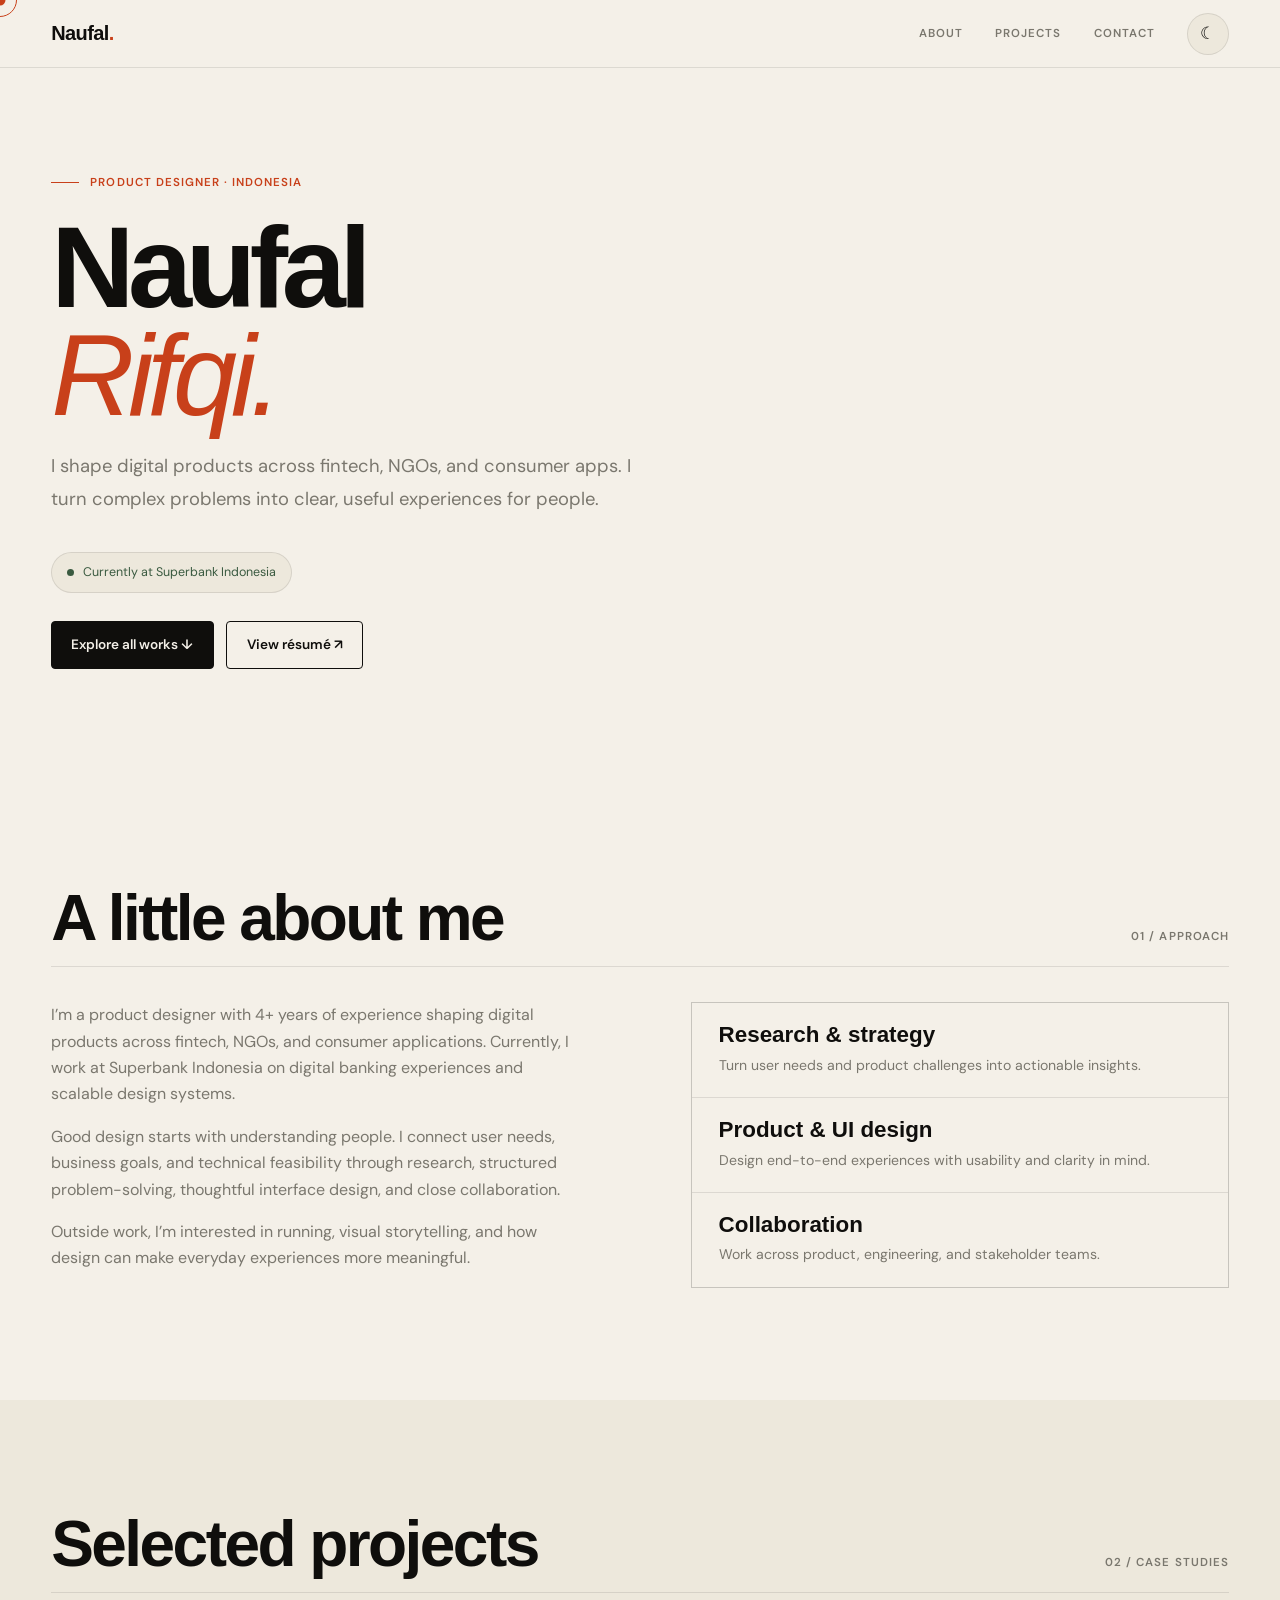
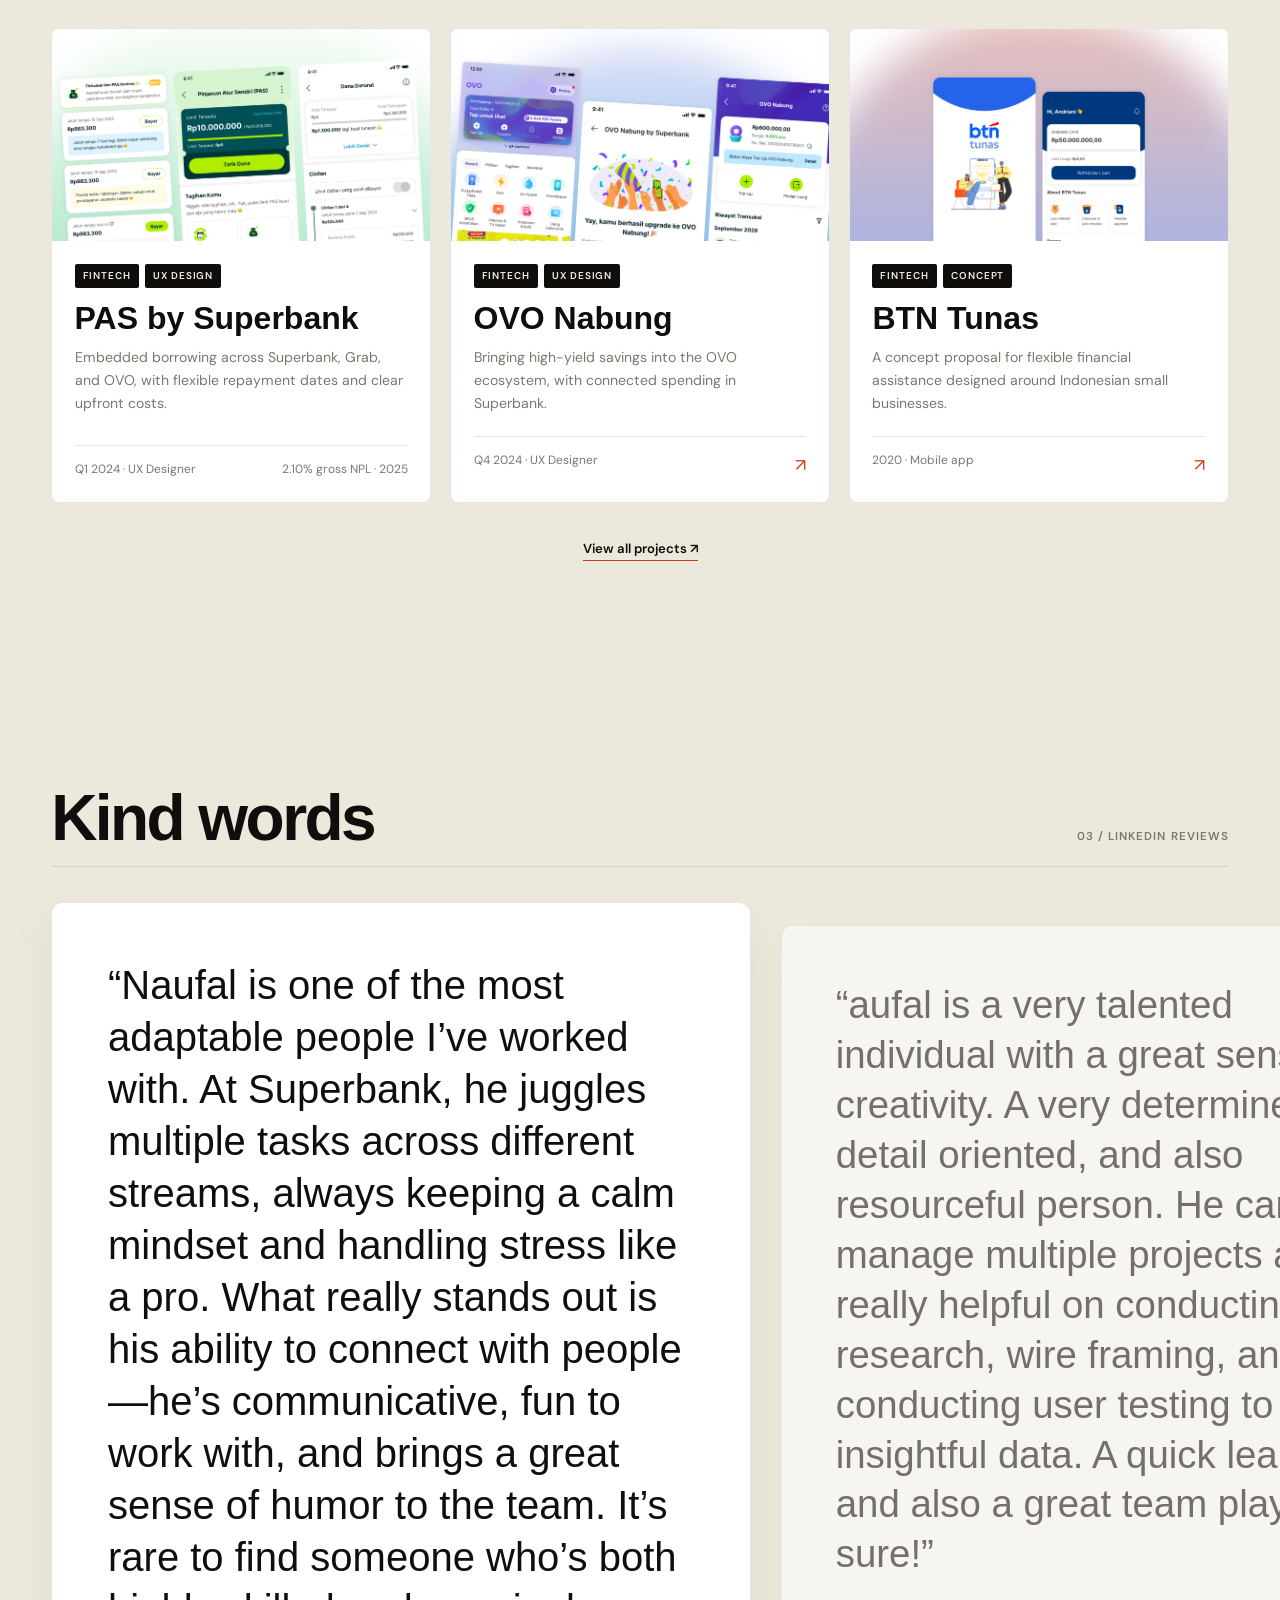
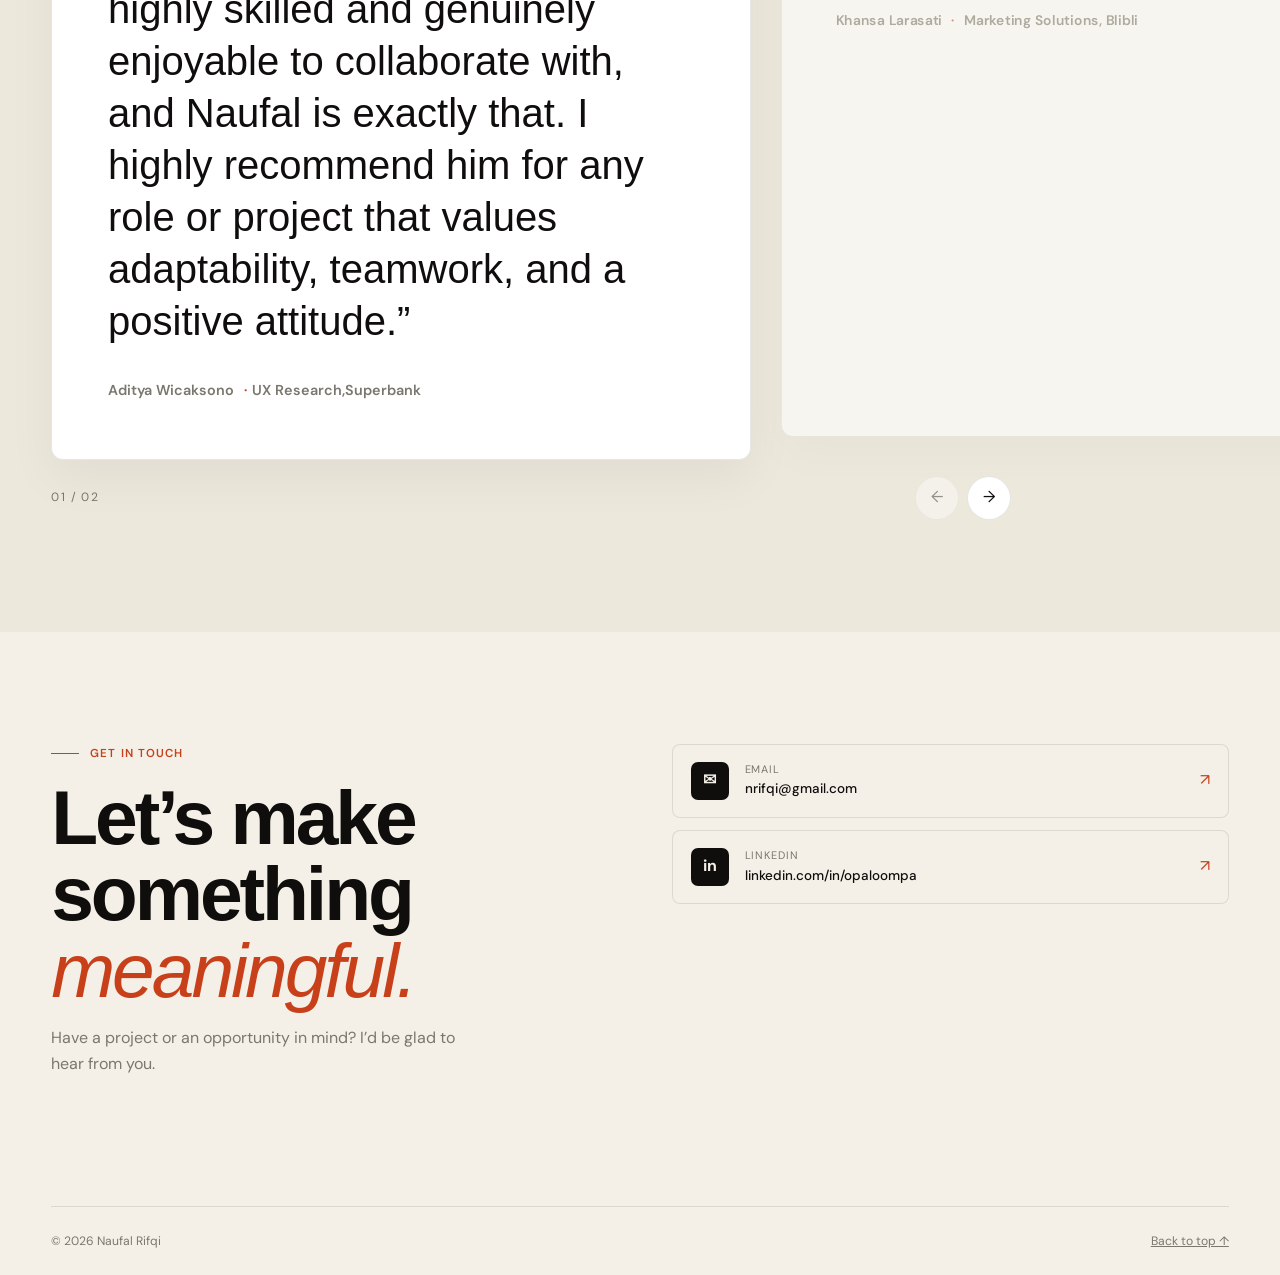
==== commit 870a7ae2: "Update index.html updating reviews" ====
--- a/index.html
+++ b/index.html
@@ -98,9 +98,8 @@
         <div class="review-slider" aria-roledescription="carousel">
           <div class="review-viewport" id="reviewViewport" aria-live="off">
             <div class="review-track" id="reviewTrack">
-              <article class="review-card"><p>“Review”</p><div class="review-byline">Reviewer Name <span>·</span> Reviewer Company</div></article>
-              <article class="review-card"><p>“Review”</p><div class="review-byline">Reviewer Name <span>·</span> Reviewer Company</div></article>
-              <article class="review-card"><p>“Review”</p><div class="review-byline">Reviewer Name <span>·</span> Reviewer Company</div></article>
+              <article class="review-card"><p>“Naufal is one of the most adaptable people I’ve worked with. At Superbank, he juggles multiple tasks across different streams, always keeping a calm mindset and handling stress like a pro. What really stands out is his ability to connect with people—he’s communicative, fun to work with, and brings a great sense of humor to the team. It’s rare to find someone who’s both highly skilled and genuinely enjoyable to collaborate with, and Naufal is exactly that. I highly recommend him for any role or project that values adaptability, teamwork, and a positive attitude.”</p><div class="review-byline">Aditya Wicaksono <span>·</span>UX Research,Superbank</div></article>
+              <article class="review-card"><p>“aufal is a very talented individual with a great sense of creativity. A very determined, detail oriented, and also resourceful person. He can manage multiple projects and really helpful on conducting research, wire framing, and also conducting user testing to gain insightful data. A quick learner and also a great team player for sure!”</p><div class="review-byline">Khansa Larasati <span>·</span> Marketing Solutions, Blibli</div></article>
             </div>
           </div>
           <div class="review-controls">
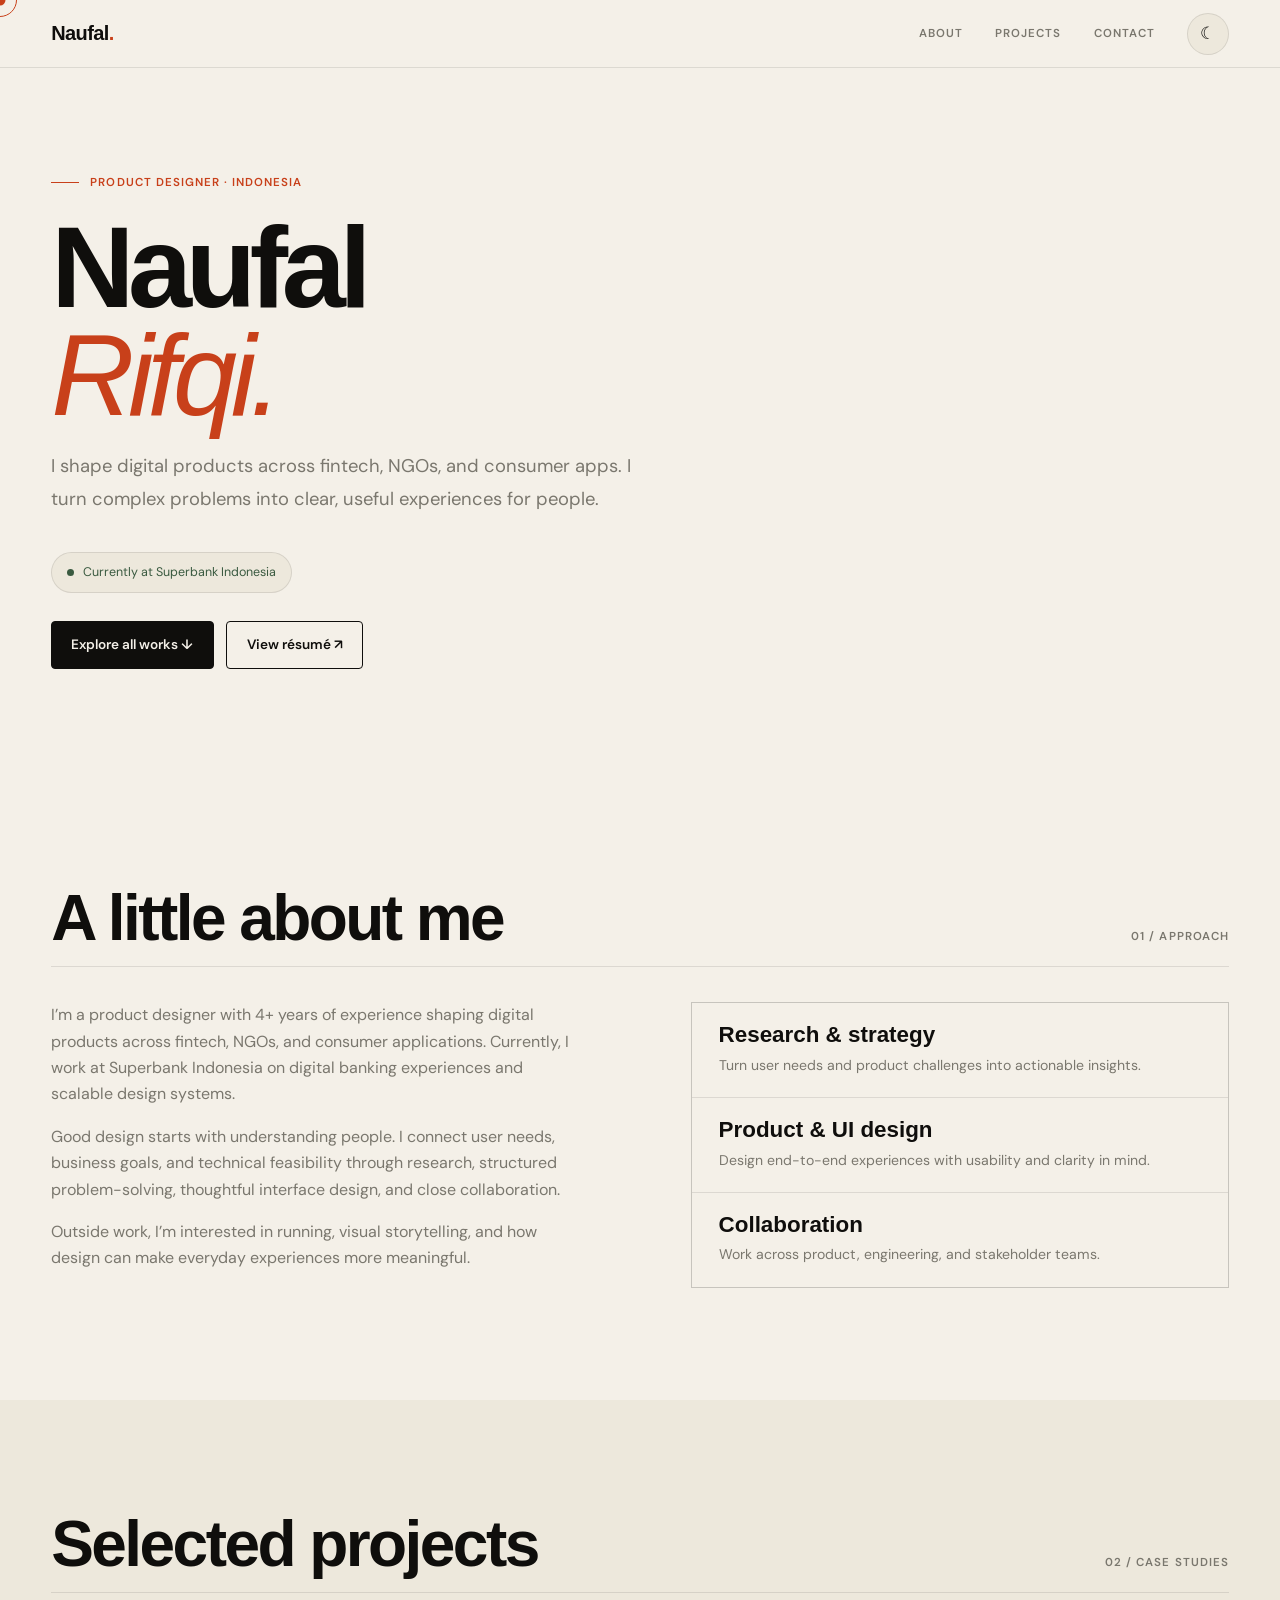
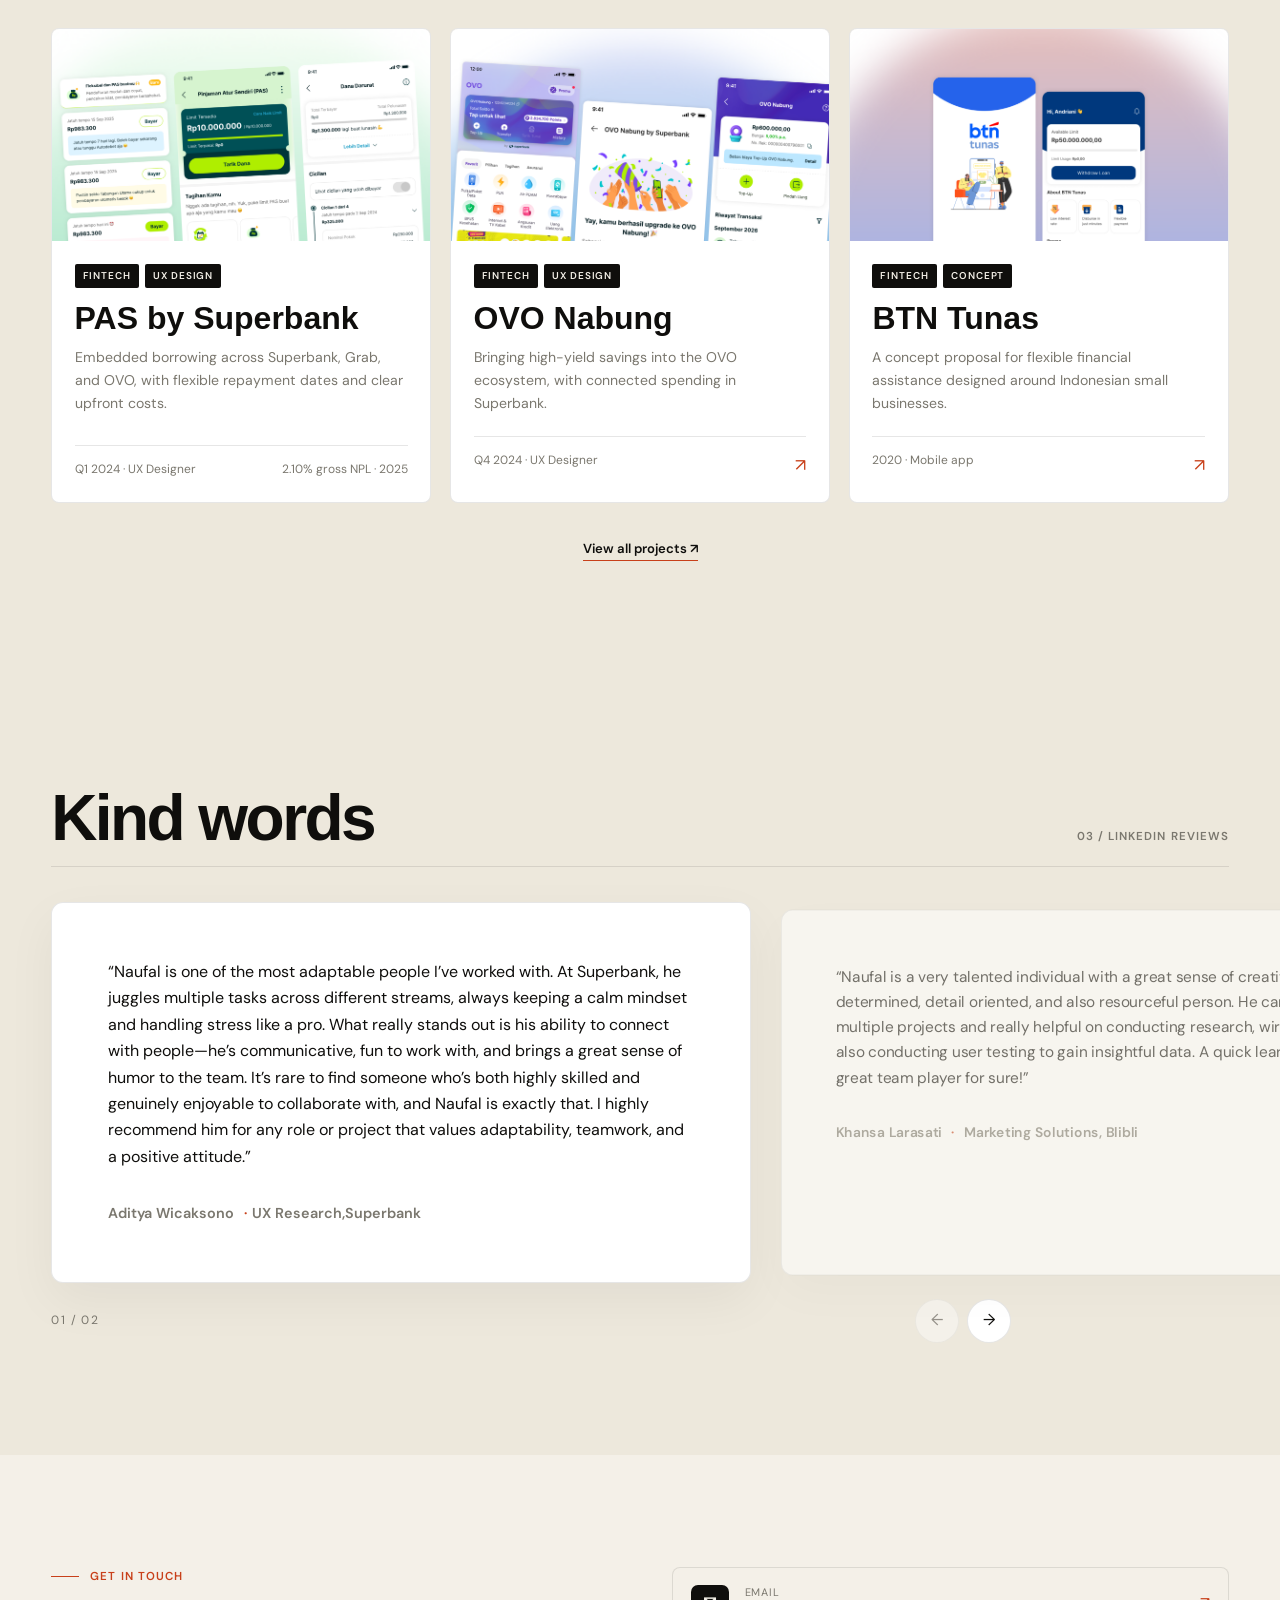
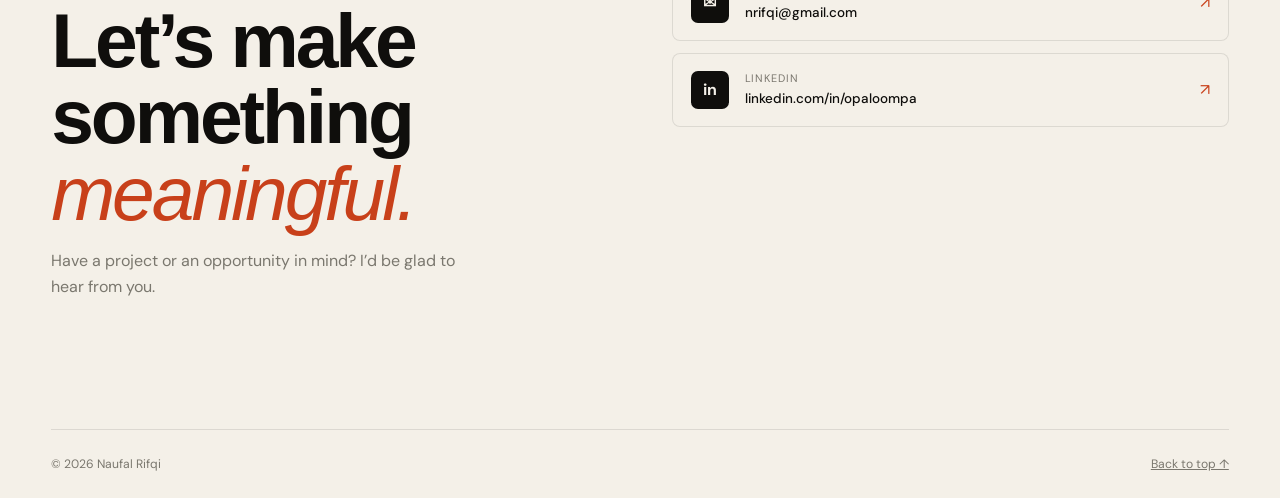
==== commit 6f25aa61: "Update index.html" ====
--- a/index.html
+++ b/index.html
@@ -99,7 +99,7 @@
           <div class="review-viewport" id="reviewViewport" aria-live="off">
             <div class="review-track" id="reviewTrack">
               <article class="review-card"><p>“Naufal is one of the most adaptable people I’ve worked with. At Superbank, he juggles multiple tasks across different streams, always keeping a calm mindset and handling stress like a pro. What really stands out is his ability to connect with people—he’s communicative, fun to work with, and brings a great sense of humor to the team. It’s rare to find someone who’s both highly skilled and genuinely enjoyable to collaborate with, and Naufal is exactly that. I highly recommend him for any role or project that values adaptability, teamwork, and a positive attitude.”</p><div class="review-byline">Aditya Wicaksono <span>·</span>UX Research,Superbank</div></article>
-              <article class="review-card"><p>“aufal is a very talented individual with a great sense of creativity. A very determined, detail oriented, and also resourceful person. He can manage multiple projects and really helpful on conducting research, wire framing, and also conducting user testing to gain insightful data. A quick learner and also a great team player for sure!”</p><div class="review-byline">Khansa Larasati <span>·</span> Marketing Solutions, Blibli</div></article>
+              <article class="review-card"><p>“Naufal is a very talented individual with a great sense of creativity. A very determined, detail oriented, and also resourceful person. He can manage multiple projects and really helpful on conducting research, wire framing, and also conducting user testing to gain insightful data. A quick learner and also a great team player for sure!”</p><div class="review-byline">Khansa Larasati <span>·</span> Marketing Solutions, Blibli</div></article>
             </div>
           </div>
           <div class="review-controls">
--- a/portfolio.css
+++ b/portfolio.css
@@ -993,7 +993,7 @@
   transition: opacity .35s ease, transform .35s ease;
 }
 .review-card[aria-hidden="true"] { opacity: .55; transform: scale(.96); }
-.review-card p { margin: 0 0 2rem; font: 400 clamp(1.5rem, 4vw, 2.5rem)/1.3 var(--serif); }
+.review-card p { margin: 0 0 2rem; font: inherit; }
 .review-byline { color: var(--muted); font-size: .9rem; font-weight: 600; }
 .review-byline span { padding: 0 .35rem; color: var(--accent); }
 .review-controls { display: flex; align-items: center; justify-content: space-between; margin-top: 1rem; }
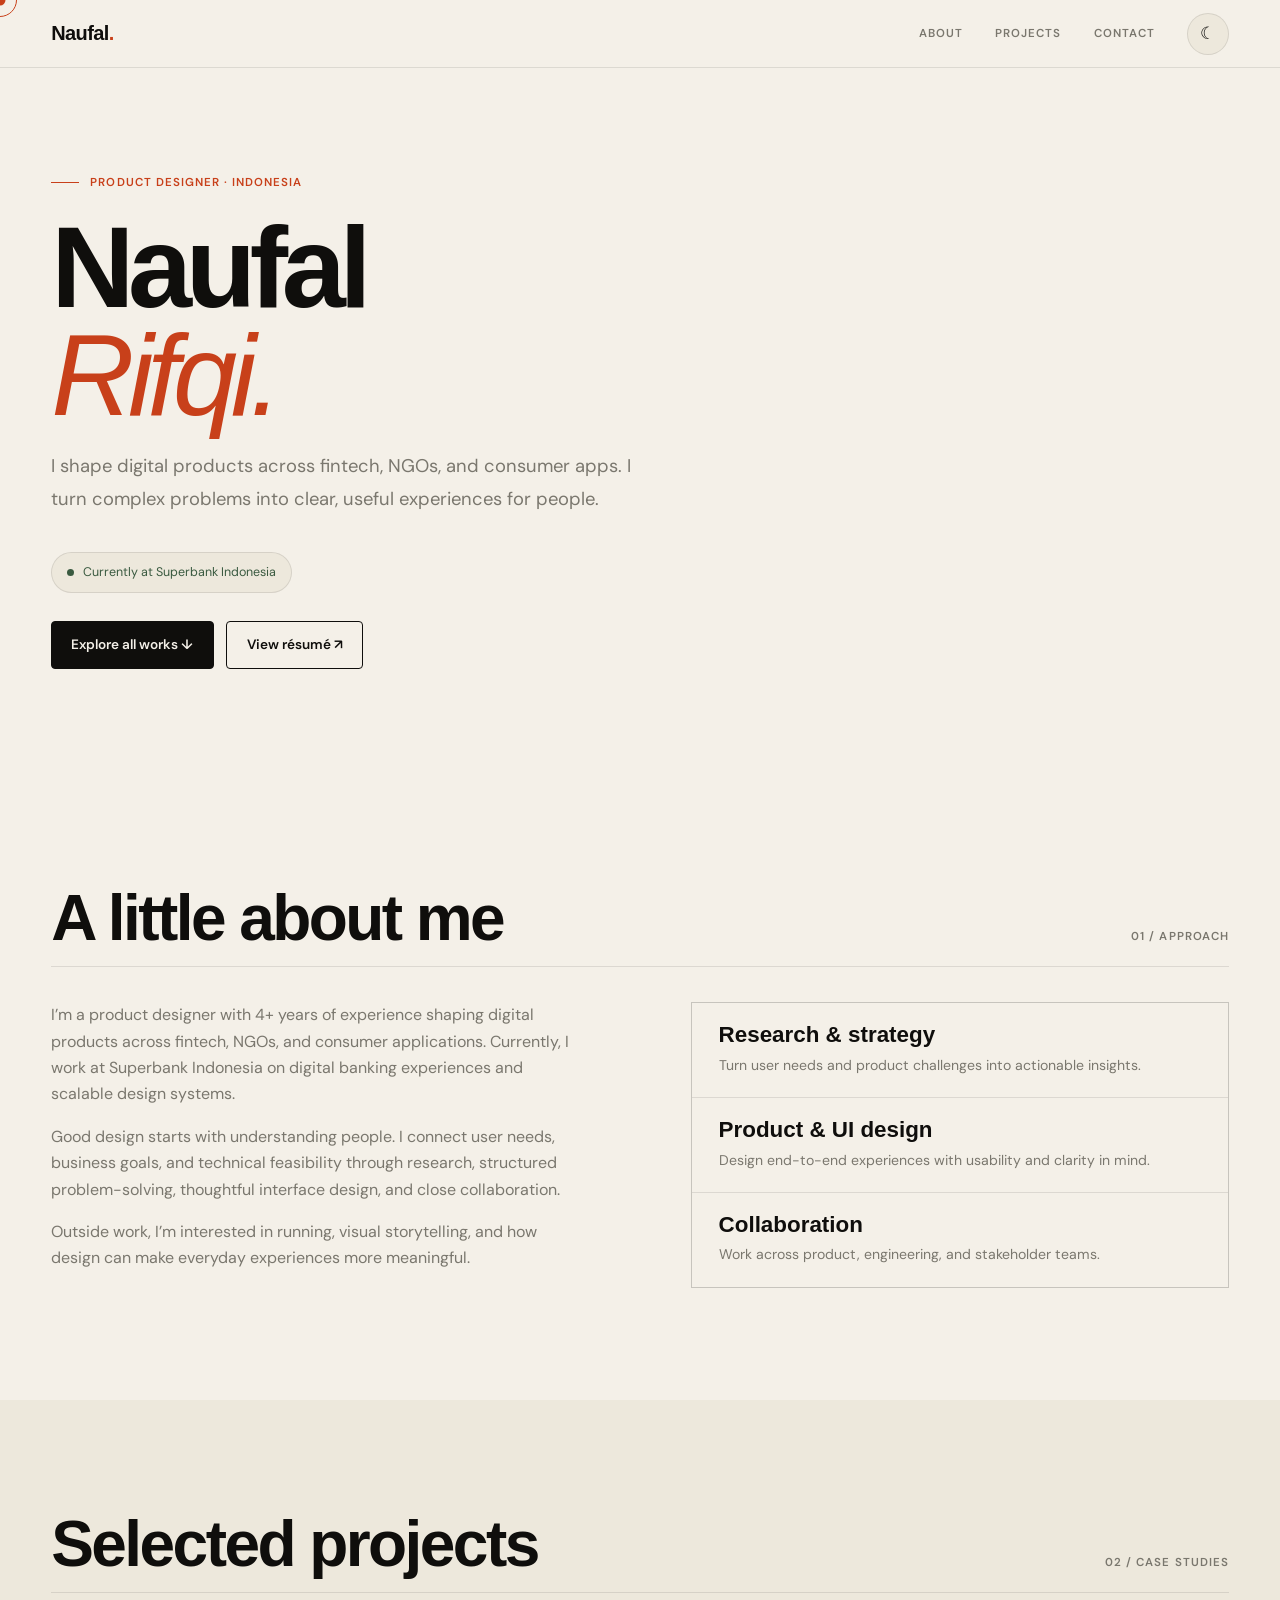
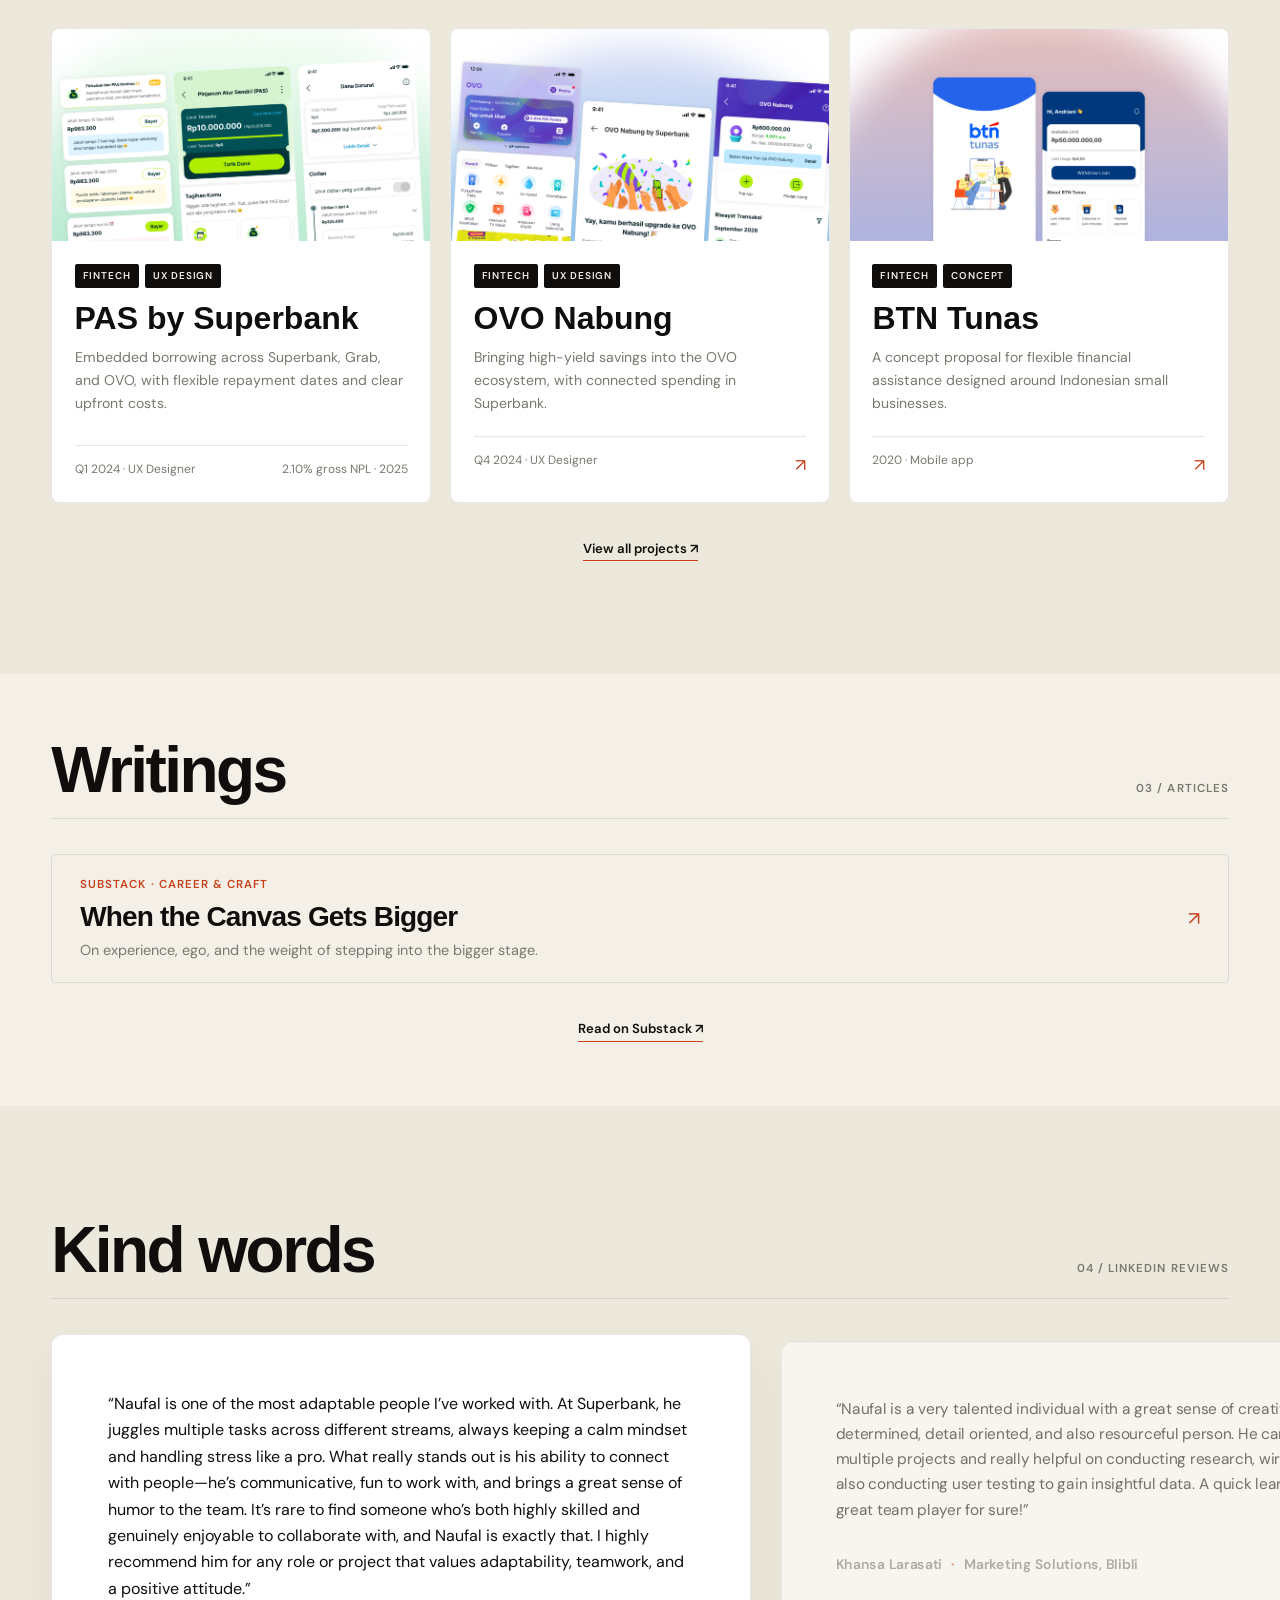
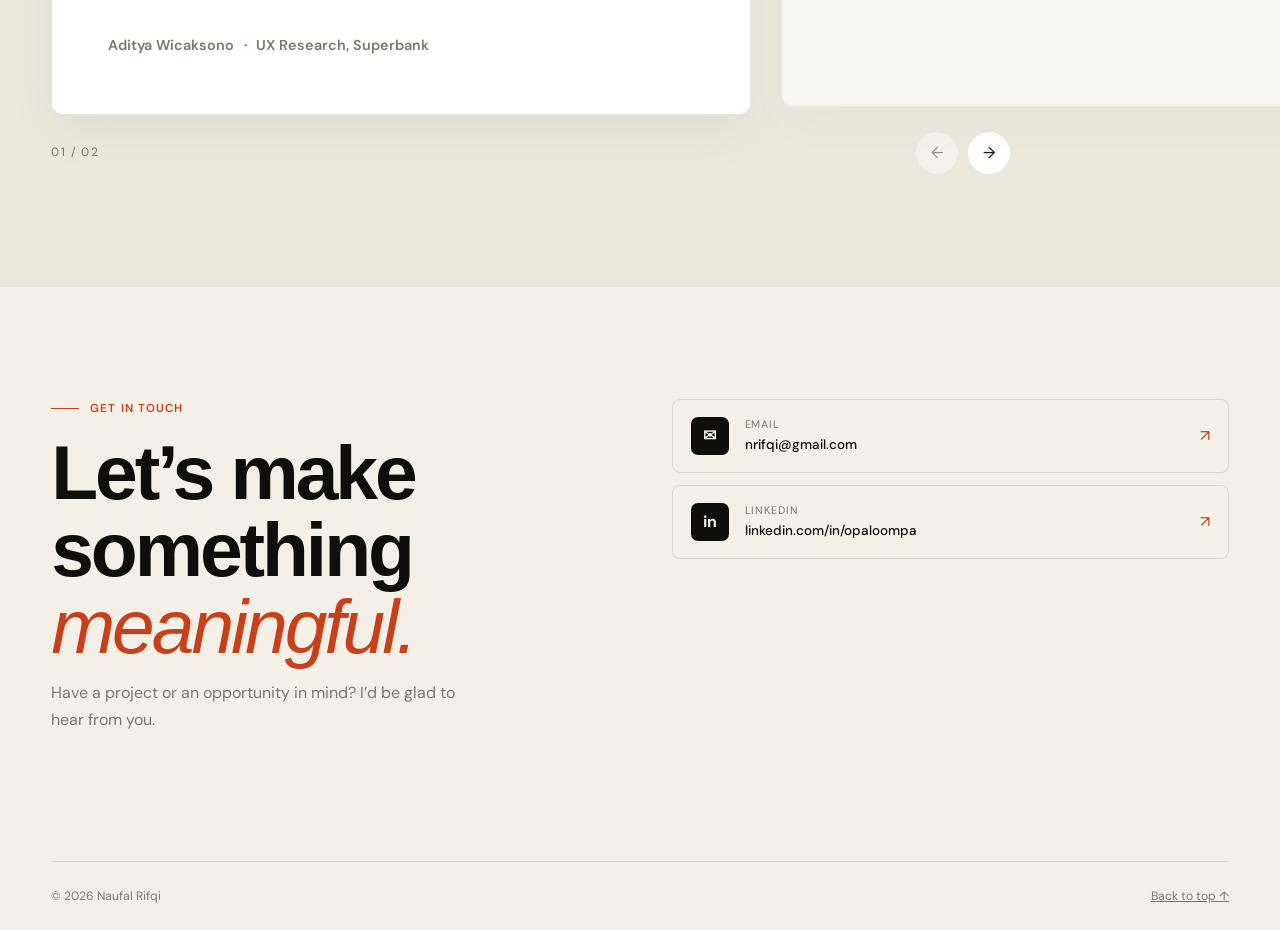
==== commit d92b2d72: "Adding Article & Unified CSS" ====
--- a/index.html
+++ b/index.html
@@ -89,16 +89,36 @@
       </div>
     </section>
 
+    <section class="section articles-section" id="articles" aria-label="Articles">
+      <div class="wrap">
+        <div class="section-head">
+          <h2>Writings</h2>
+          <span class="section-index">03 / Articles</span>
+        </div>
+        <div class="article-list" id="articleList" aria-live="polite">
+          <a class="article-card reveal visible" href="https://opaloompa.substack.com/p/when-the-canvas-gets-bigger" target="_blank" rel="noopener noreferrer">
+            <div class="article-card-copy">
+              <span class="article-label">Substack · Career &amp; craft</span>
+              <h3>When the Canvas Gets Bigger</h3>
+              <p>On experience, ego, and the weight of stepping into the bigger stage.</p>
+            </div>
+            <span class="article-arrow" aria-hidden="true">↗</span>
+          </a>
+        </div>
+        <p class="all-works"><a href="https://opaloompa.substack.com/" target="_blank" rel="noopener noreferrer">Read on Substack ↗</a></p>
+      </div>
+    </section>
+
     <section class="section reviews-section" id="reviews" aria-label="LinkedIn reviews">
       <div class="wrap">
         <div class="section-head">
           <h2>Kind words</h2>
-          <span class="section-index">03 / LinkedIn reviews</span>
+          <span class="section-index">04 / LinkedIn reviews</span>
         </div>
         <div class="review-slider" aria-roledescription="carousel">
           <div class="review-viewport" id="reviewViewport" aria-live="off">
             <div class="review-track" id="reviewTrack">
-              <article class="review-card"><p>“Naufal is one of the most adaptable people I’ve worked with. At Superbank, he juggles multiple tasks across different streams, always keeping a calm mindset and handling stress like a pro. What really stands out is his ability to connect with people—he’s communicative, fun to work with, and brings a great sense of humor to the team. It’s rare to find someone who’s both highly skilled and genuinely enjoyable to collaborate with, and Naufal is exactly that. I highly recommend him for any role or project that values adaptability, teamwork, and a positive attitude.”</p><div class="review-byline">Aditya Wicaksono <span>·</span>UX Research,Superbank</div></article>
+              <article class="review-card"><p>“Naufal is one of the most adaptable people I’ve worked with. At Superbank, he juggles multiple tasks across different streams, always keeping a calm mindset and handling stress like a pro. What really stands out is his ability to connect with people—he’s communicative, fun to work with, and brings a great sense of humor to the team. It’s rare to find someone who’s both highly skilled and genuinely enjoyable to collaborate with, and Naufal is exactly that. I highly recommend him for any role or project that values adaptability, teamwork, and a positive attitude.”</p><div class="review-byline">Aditya Wicaksono <span>·</span> UX Research, Superbank</div></article>
               <article class="review-card"><p>“Naufal is a very talented individual with a great sense of creativity. A very determined, detail oriented, and also resourceful person. He can manage multiple projects and really helpful on conducting research, wire framing, and also conducting user testing to gain insightful data. A quick learner and also a great team player for sure!”</p><div class="review-byline">Khansa Larasati <span>·</span> Marketing Solutions, Blibli</div></article>
             </div>
           </div>
@@ -174,6 +194,44 @@
     }), { threshold: .12 });
     document.querySelectorAll('.reveal').forEach(element => revealObserver.observe(element));
     document.getElementById('year').textContent = new Date().getFullYear();
+
+    const articleList = document.getElementById('articleList');
+    const substackFeed = 'https://api.rss2json.com/v1/api.json?rss_url=' + encodeURIComponent('https://opaloompa.substack.com/feed');
+    fetch(substackFeed)
+      .then(response => {
+        if (!response.ok) throw new Error('Substack feed unavailable');
+        return response.json();
+      })
+      .then(data => {
+        if (data.status !== 'ok' || !Array.isArray(data.items) || !data.items.length) return;
+        const parser = new DOMParser();
+        const fragment = document.createDocumentFragment();
+        data.items.slice(0, 3).forEach(post => {
+          const card = document.createElement('a');
+          card.className = 'article-card reveal visible';
+          card.href = post.link;
+          card.target = '_blank';
+          card.rel = 'noopener noreferrer';
+          const copy = document.createElement('div');
+          copy.className = 'article-card-copy';
+          const label = document.createElement('span');
+          label.className = 'article-label';
+          label.textContent = 'Substack · ' + (post.categories?.[0] || 'Latest writing');
+          const title = document.createElement('h3');
+          title.textContent = post.title;
+          const description = document.createElement('p');
+          description.textContent = parser.parseFromString(post.description || '', 'text/html').body.textContent.trim().slice(0, 220);
+          const arrow = document.createElement('span');
+          arrow.className = 'article-arrow';
+          arrow.setAttribute('aria-hidden', 'true');
+          arrow.textContent = '↗';
+          copy.append(label, title, description);
+          card.append(copy, arrow);
+          fragment.append(card);
+        });
+        articleList.replaceChildren(fragment);
+      })
+      .catch(() => {});
 
     const reviewTrack = document.getElementById('reviewTrack');
     const reviewViewport = document.getElementById('reviewViewport');
--- a/portfolio.css
+++ b/portfolio.css
@@ -685,6 +685,53 @@
   color: var(--accent);
 }
 
+/* Selected writing */
+.articles-section.section { padding: clamp(3rem, 5vw, 4rem) 0; background: var(--paper); }
+.article-list { display: grid; gap: .75rem; }
+.article-card {
+  display: flex;
+  align-items: center;
+  justify-content: space-between;
+  gap: 1.5rem;
+  padding: 1.25rem clamp(1.1rem, 2.5vw, 1.75rem);
+  border: 1px solid var(--border);
+  border-radius: 5px;
+  background: transparent;
+  text-decoration: none;
+  transition: transform .25s ease, border-color .25s ease, background .25s ease;
+}
+.article-card:hover, .article-card:focus-visible {
+  transform: translateY(-2px);
+  border-color: var(--accent);
+  background: var(--card);
+}
+.article-label {
+  display: block;
+  margin-bottom: .45rem;
+  color: var(--accent);
+  font-size: .72rem;
+  font-weight: 600;
+  letter-spacing: .09em;
+  text-transform: uppercase;
+}
+.article-card h3 {
+  margin: 0 0 .35rem;
+  font: 700 clamp(1.25rem, 2.2vw, 1.75rem)/1.15 var(--serif);
+  letter-spacing: -.03em;
+}
+.article-card p {
+  margin: 0;
+  color: var(--muted);
+  font-size: .9rem;
+}
+.article-arrow {
+  flex: 0 0 auto;
+  color: var(--accent);
+  font-size: 1.2rem;
+  transition: transform .3s ease;
+}
+.article-card:hover .article-arrow { transform: translate(3px, -3px); }
+
 /* Contact Section */
 .contact-layout {
   display: grid;
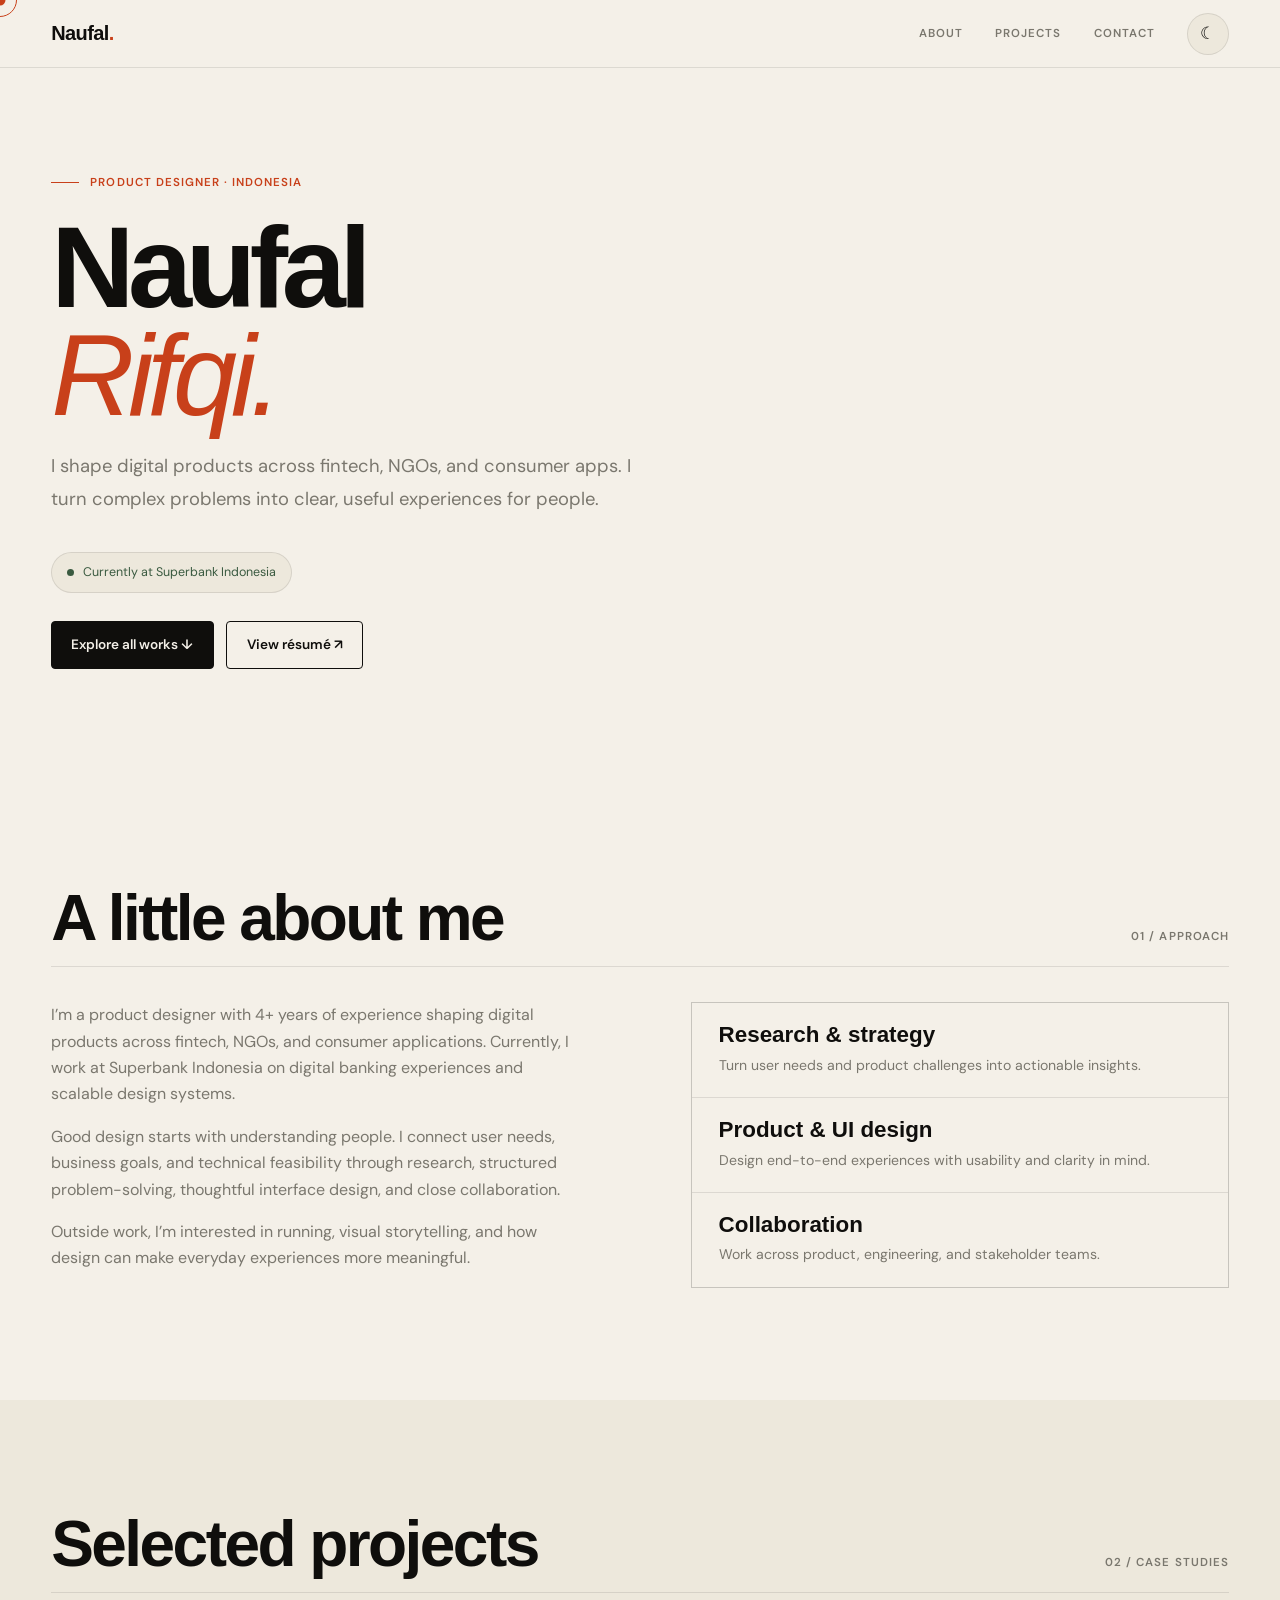
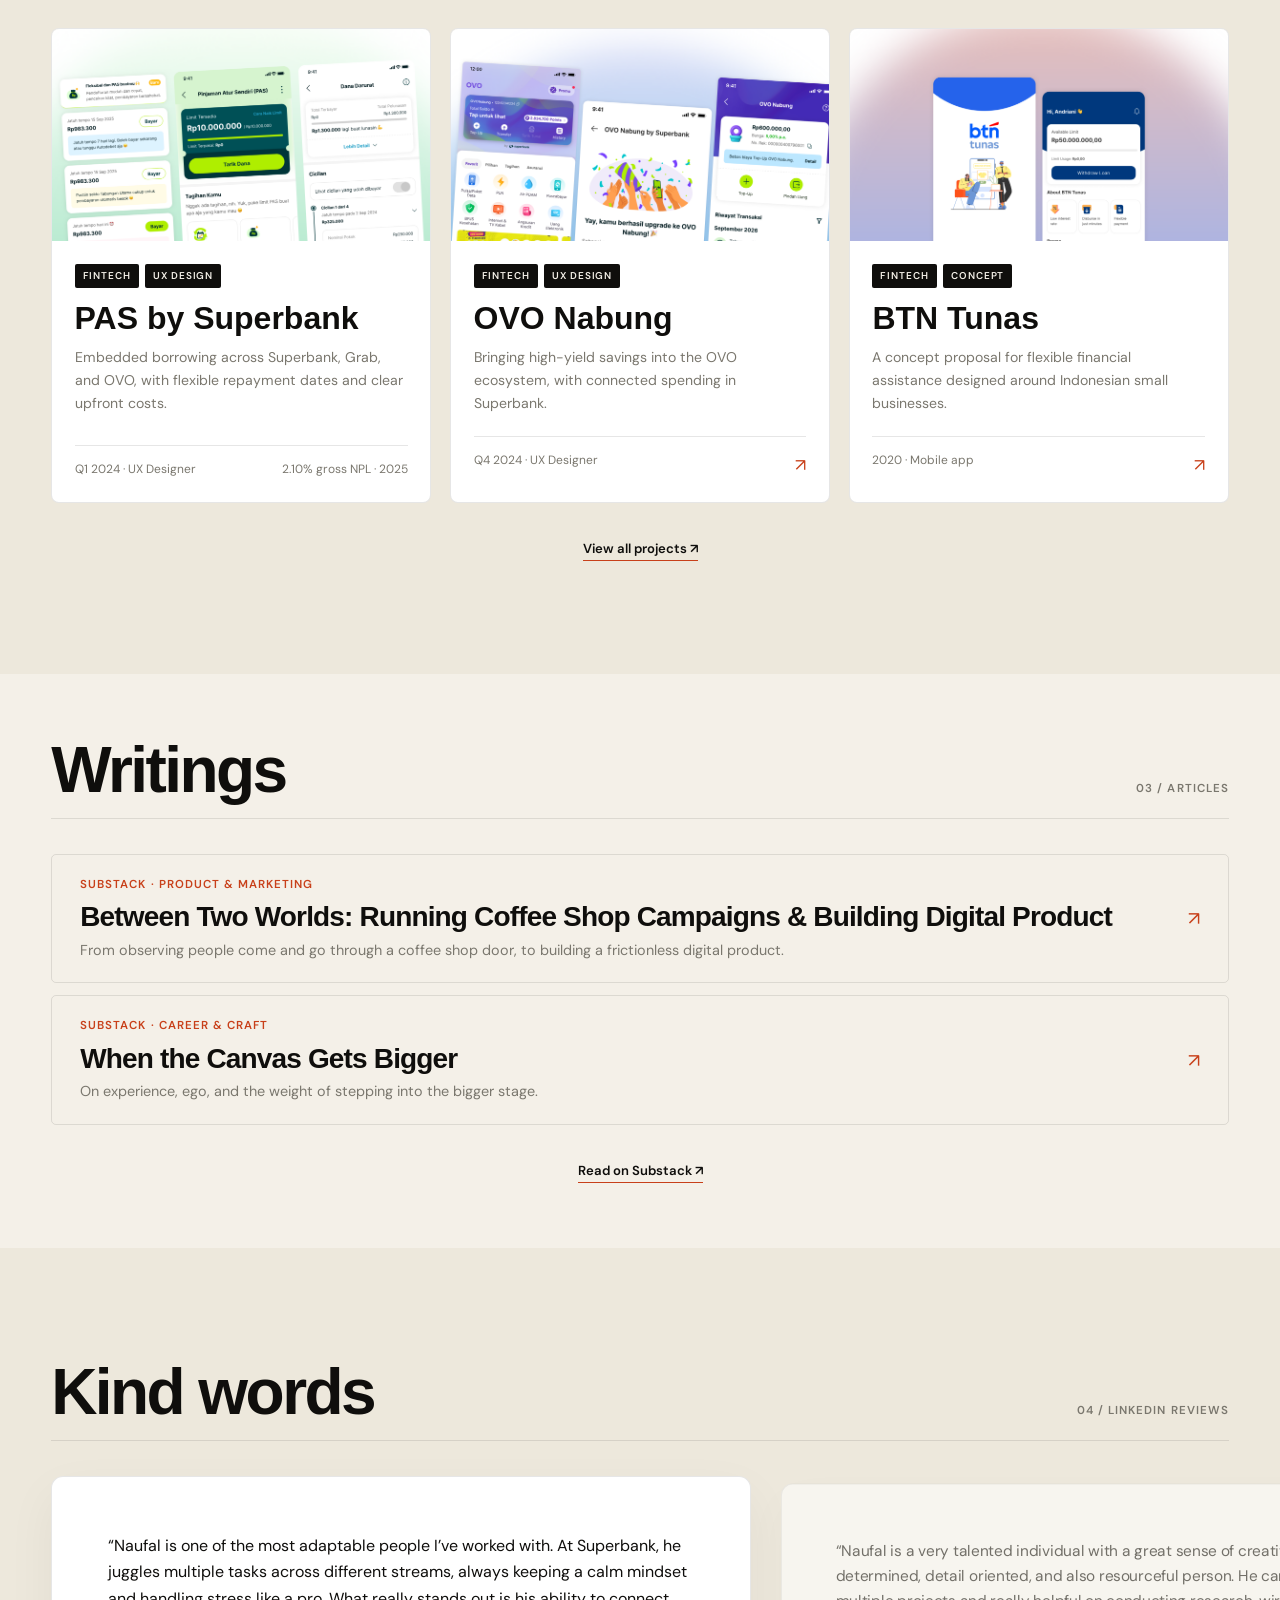
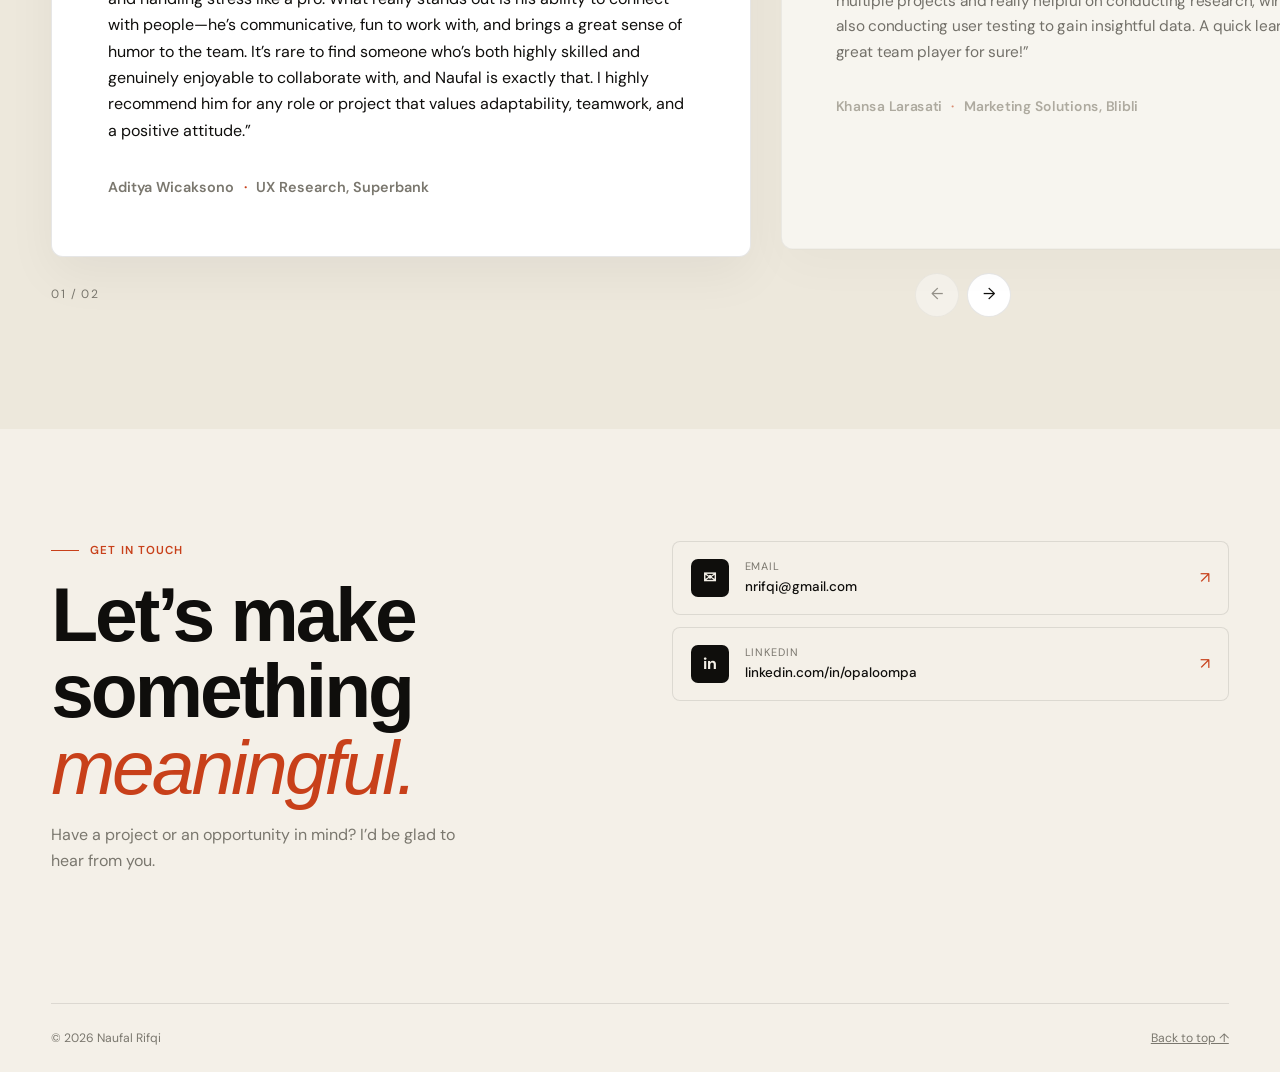
==== commit 9b1daf5b: "Update index.html article section rule" ====
--- a/index.html
+++ b/index.html
@@ -96,6 +96,14 @@
           <span class="section-index">03 / Articles</span>
         </div>
         <div class="article-list" id="articleList" aria-live="polite">
+          <a class="article-card reveal visible" href="https://opaloompa.substack.com/p/between-two-worlds-running-coffee" target="_blank" rel="noopener noreferrer">
+            <div class="article-card-copy">
+              <span class="article-label">Substack · Product &amp; marketing</span>
+              <h3>Between Two Worlds: Running Coffee Shop Campaigns &amp; Building Digital Product</h3>
+              <p>From observing people come and go through a coffee shop door, to building a frictionless digital product.</p>
+            </div>
+            <span class="article-arrow" aria-hidden="true">↗</span>
+          </a>
           <a class="article-card reveal visible" href="https://opaloompa.substack.com/p/when-the-canvas-gets-bigger" target="_blank" rel="noopener noreferrer">
             <div class="article-card-copy">
               <span class="article-label">Substack · Career &amp; craft</span>
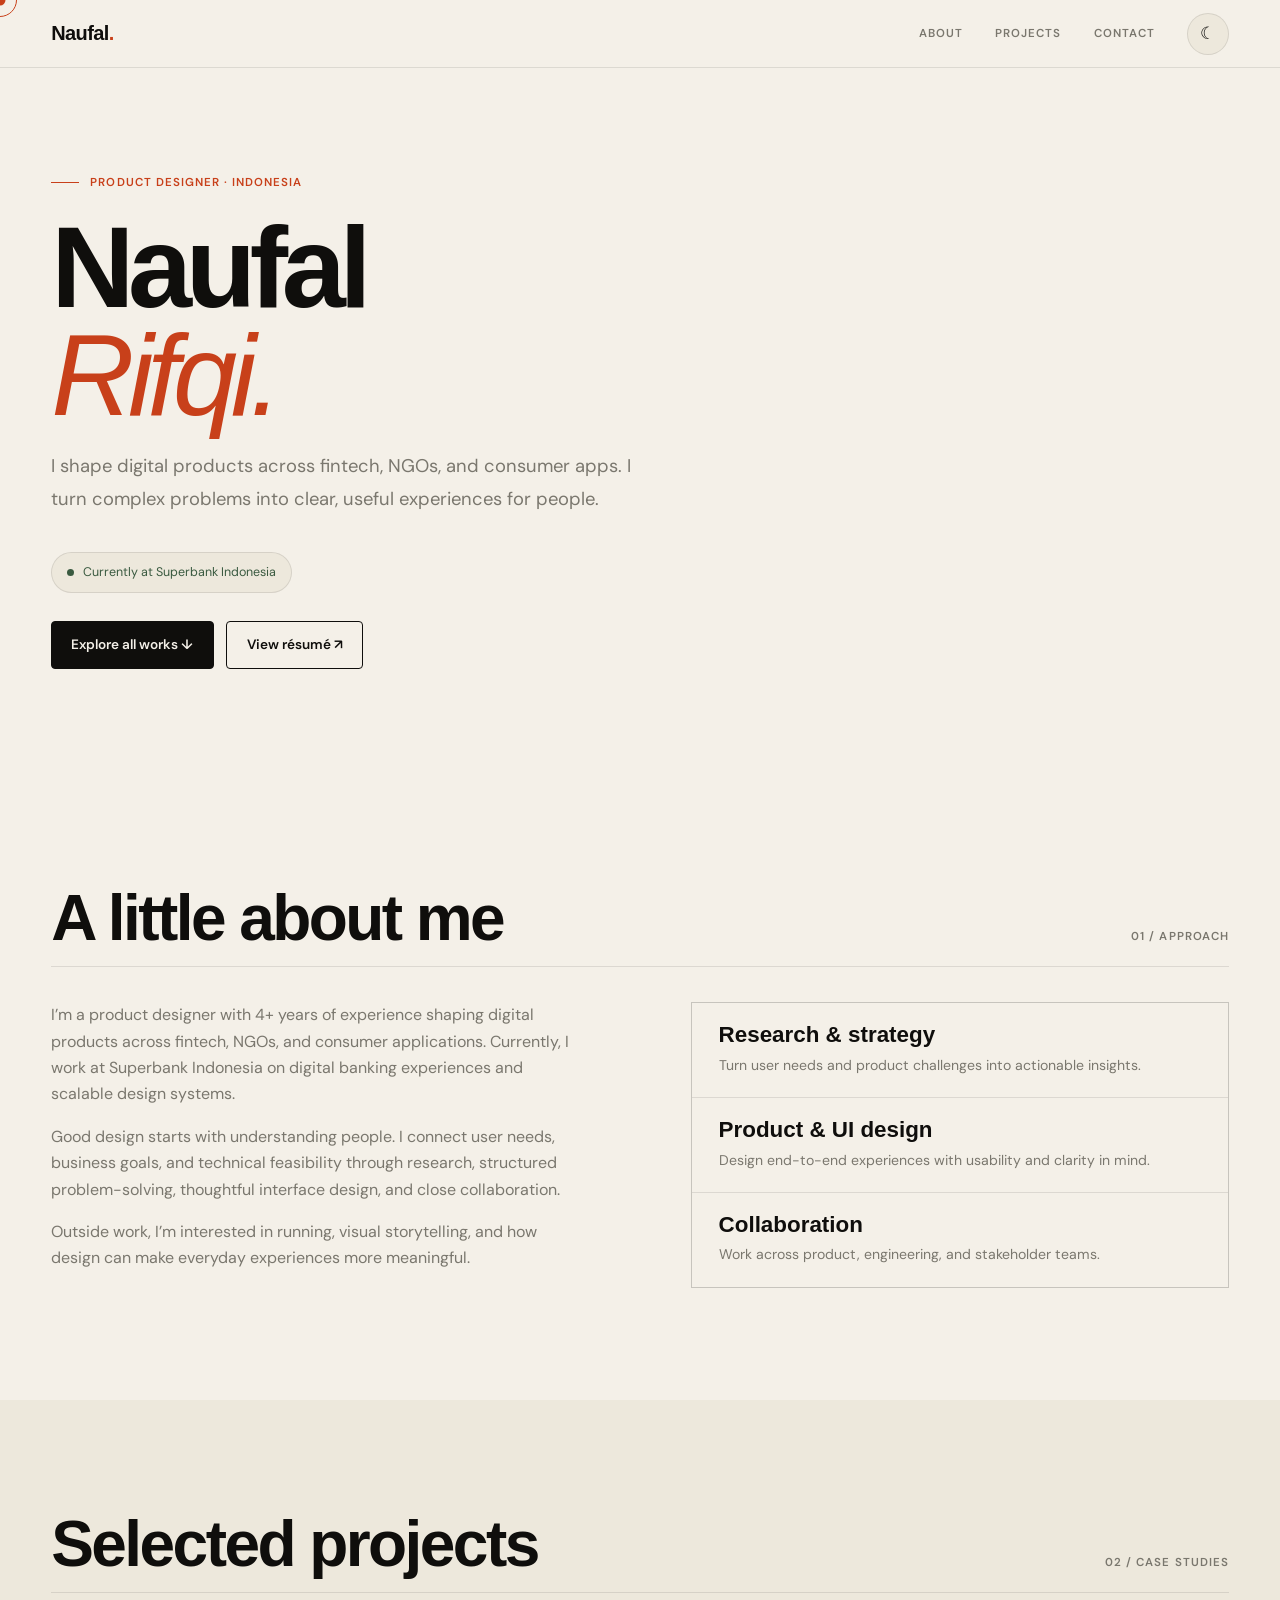
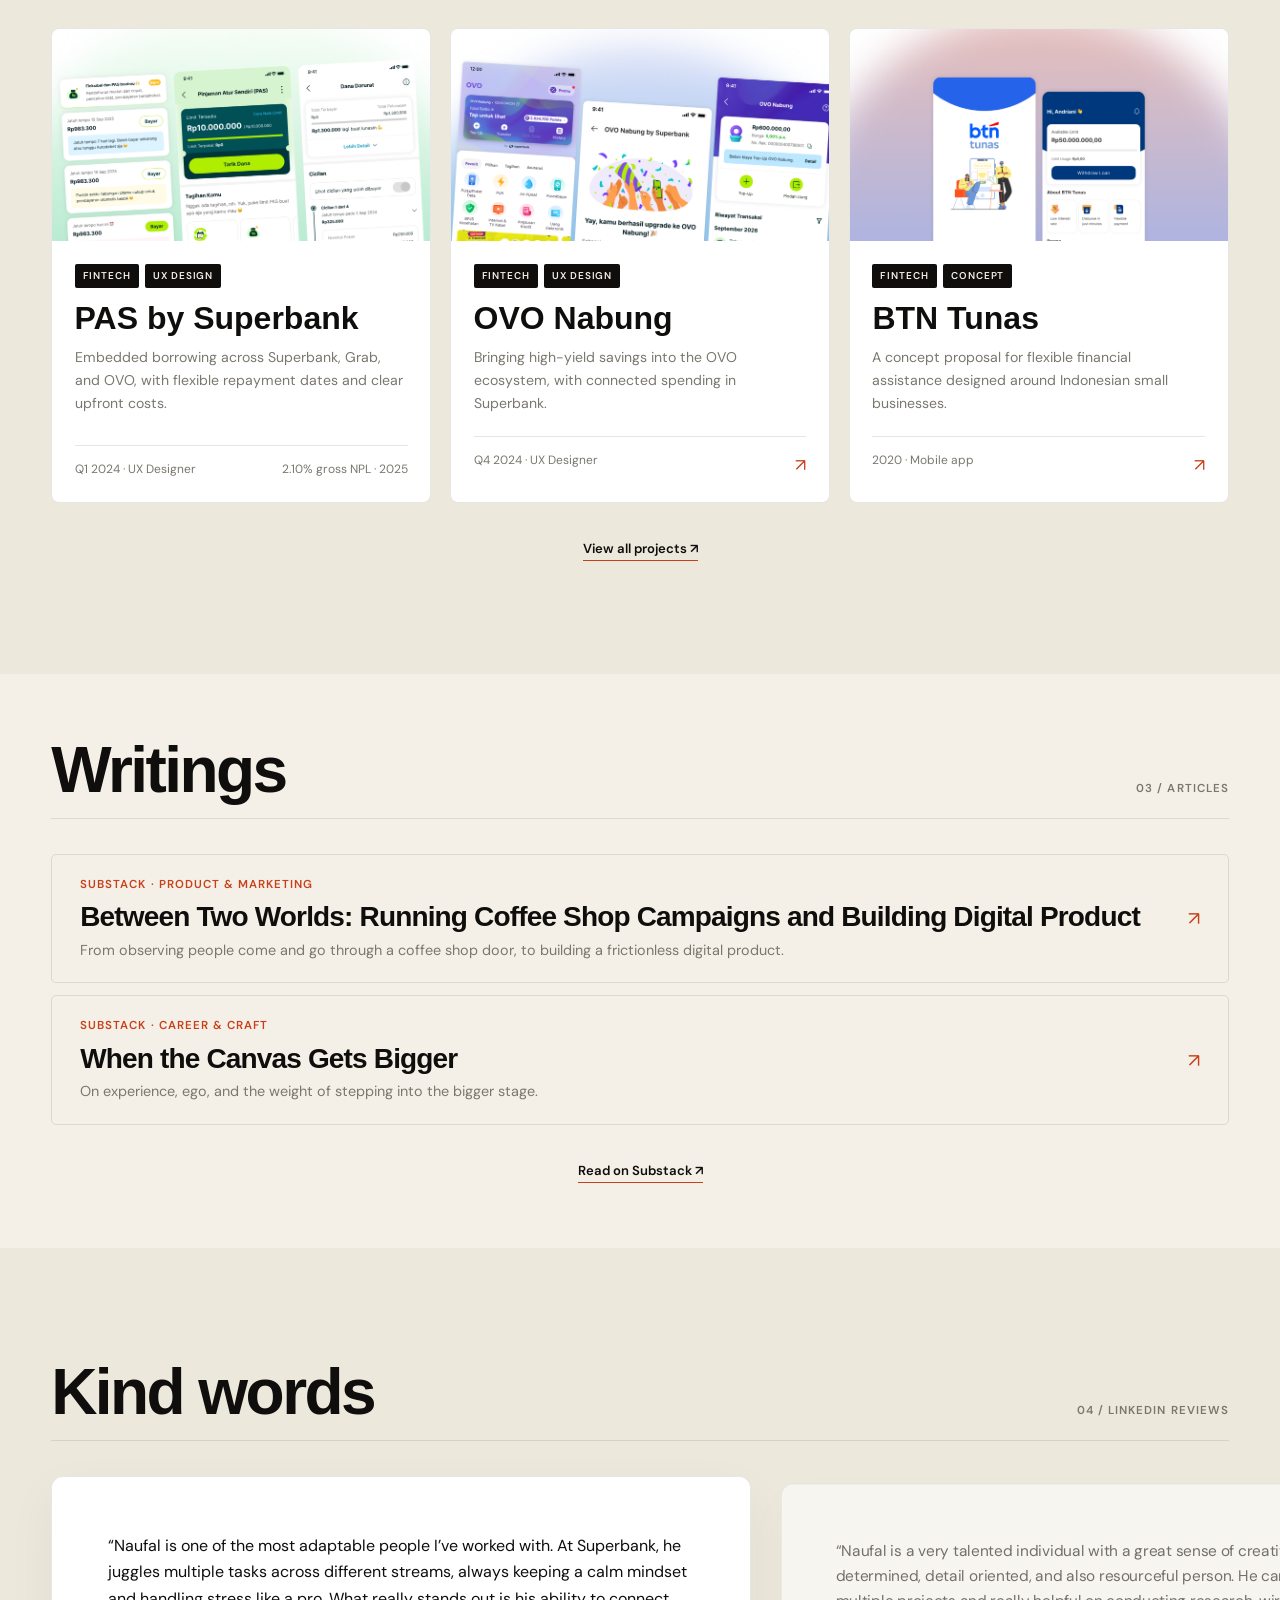
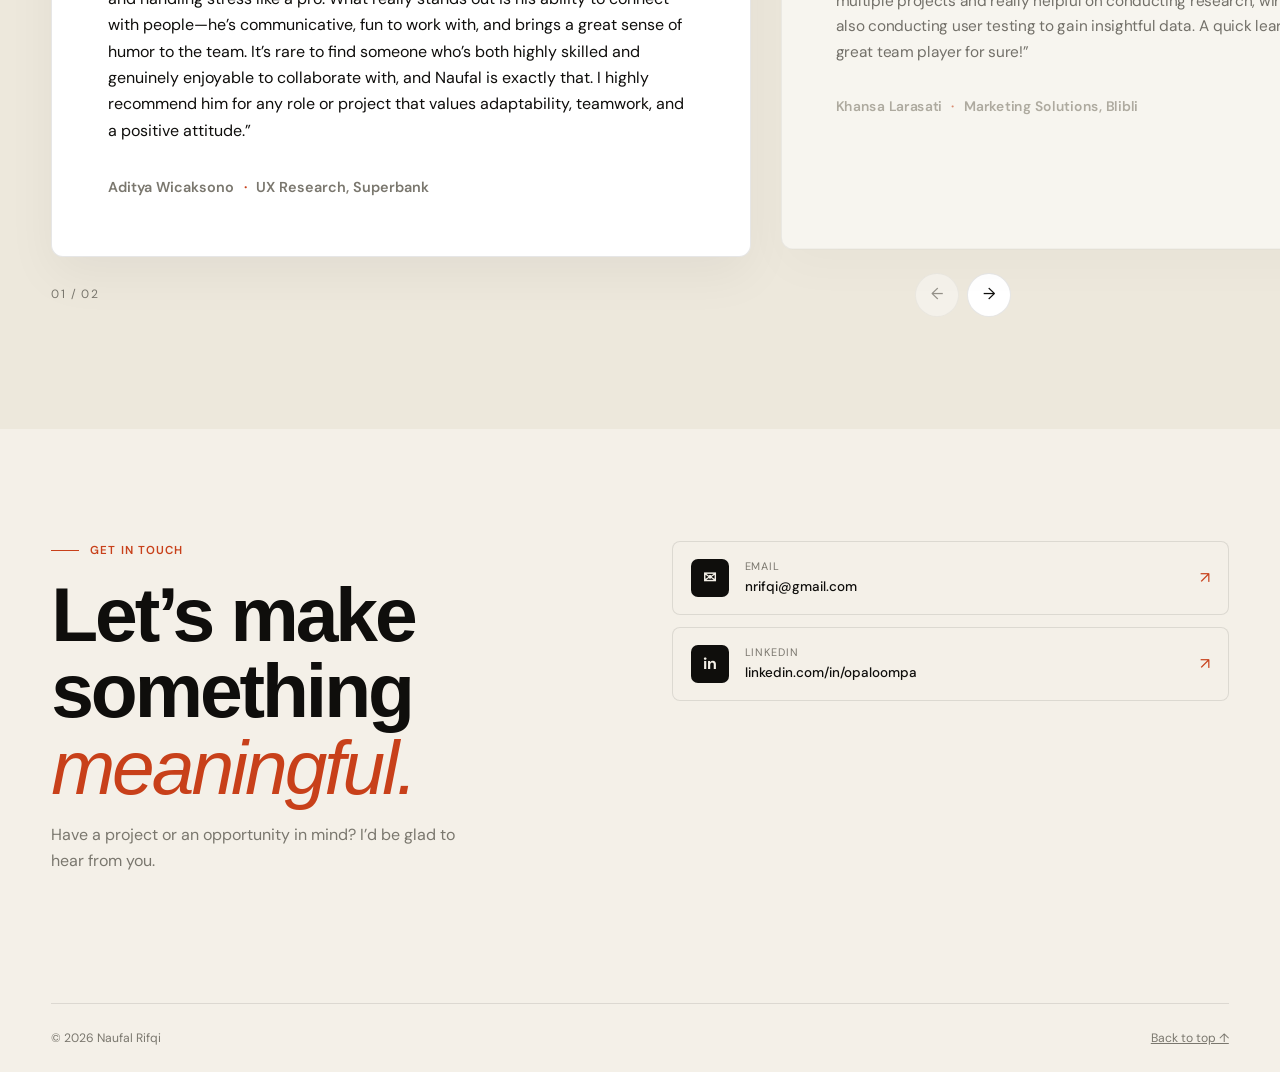
==== commit 181f3cae: "Update index.html" ====
--- a/index.html
+++ b/index.html
@@ -1,6 +1,7 @@
 <!doctype html>
 <html lang="en" data-theme="light">
 <head>
+  <meta name="google-site-verification" content="google-site-verification=0QAJGbiqvICHNFeq0qf4vbIvYSE_FVj4xeDTEEnrs9o">
   <meta charset="utf-8">
   <meta name="viewport" content="width=device-width, initial-scale=1">
   <meta name="description" content="Naufal Rifqi is a product designer in Indonesia shaping digital products across fintech, NGOs, and consumer apps.">
@@ -16,7 +17,7 @@
       <a class="logo" href="#home" aria-label="Naufal Rifqi home">Naufal<b>.</b></a>
       <div class="navlinks">
         <a href="#framework">About</a>
-        <a href="#works">Projects</a>
+        <a href="Works.html">Projects</a>
         <a href="#contact">Contact</a>
         <button class="theme" id="themeToggle" type="button" aria-label="Switch to dark theme">☾</button>
         <button class="hamburger" id="hamburger" type="button" aria-label="Open menu" aria-expanded="false" aria-controls="mobileMenu"><span></span><span></span><span></span></button>
@@ -26,7 +27,7 @@
 
   <div class="mobile-menu" id="mobileMenu" aria-label="Mobile navigation">
     <a href="#framework">About</a>
-    <a href="#works">Projects</a>
+    <a href="Works.html">Projects</a>
     <a href="#contact">Contact</a>
   </div>
 
@@ -99,7 +100,7 @@
           <a class="article-card reveal visible" href="https://opaloompa.substack.com/p/between-two-worlds-running-coffee" target="_blank" rel="noopener noreferrer">
             <div class="article-card-copy">
               <span class="article-label">Substack · Product &amp; marketing</span>
-              <h3>Between Two Worlds: Running Coffee Shop Campaigns &amp; Building Digital Product</h3>
+              <h3>Between Two Worlds: Running Coffee Shop Campaigns and Building Digital Product</h3>
               <p>From observing people come and go through a coffee shop door, to building a frictionless digital product.</p>
             </div>
             <span class="article-arrow" aria-hidden="true">↗</span>
